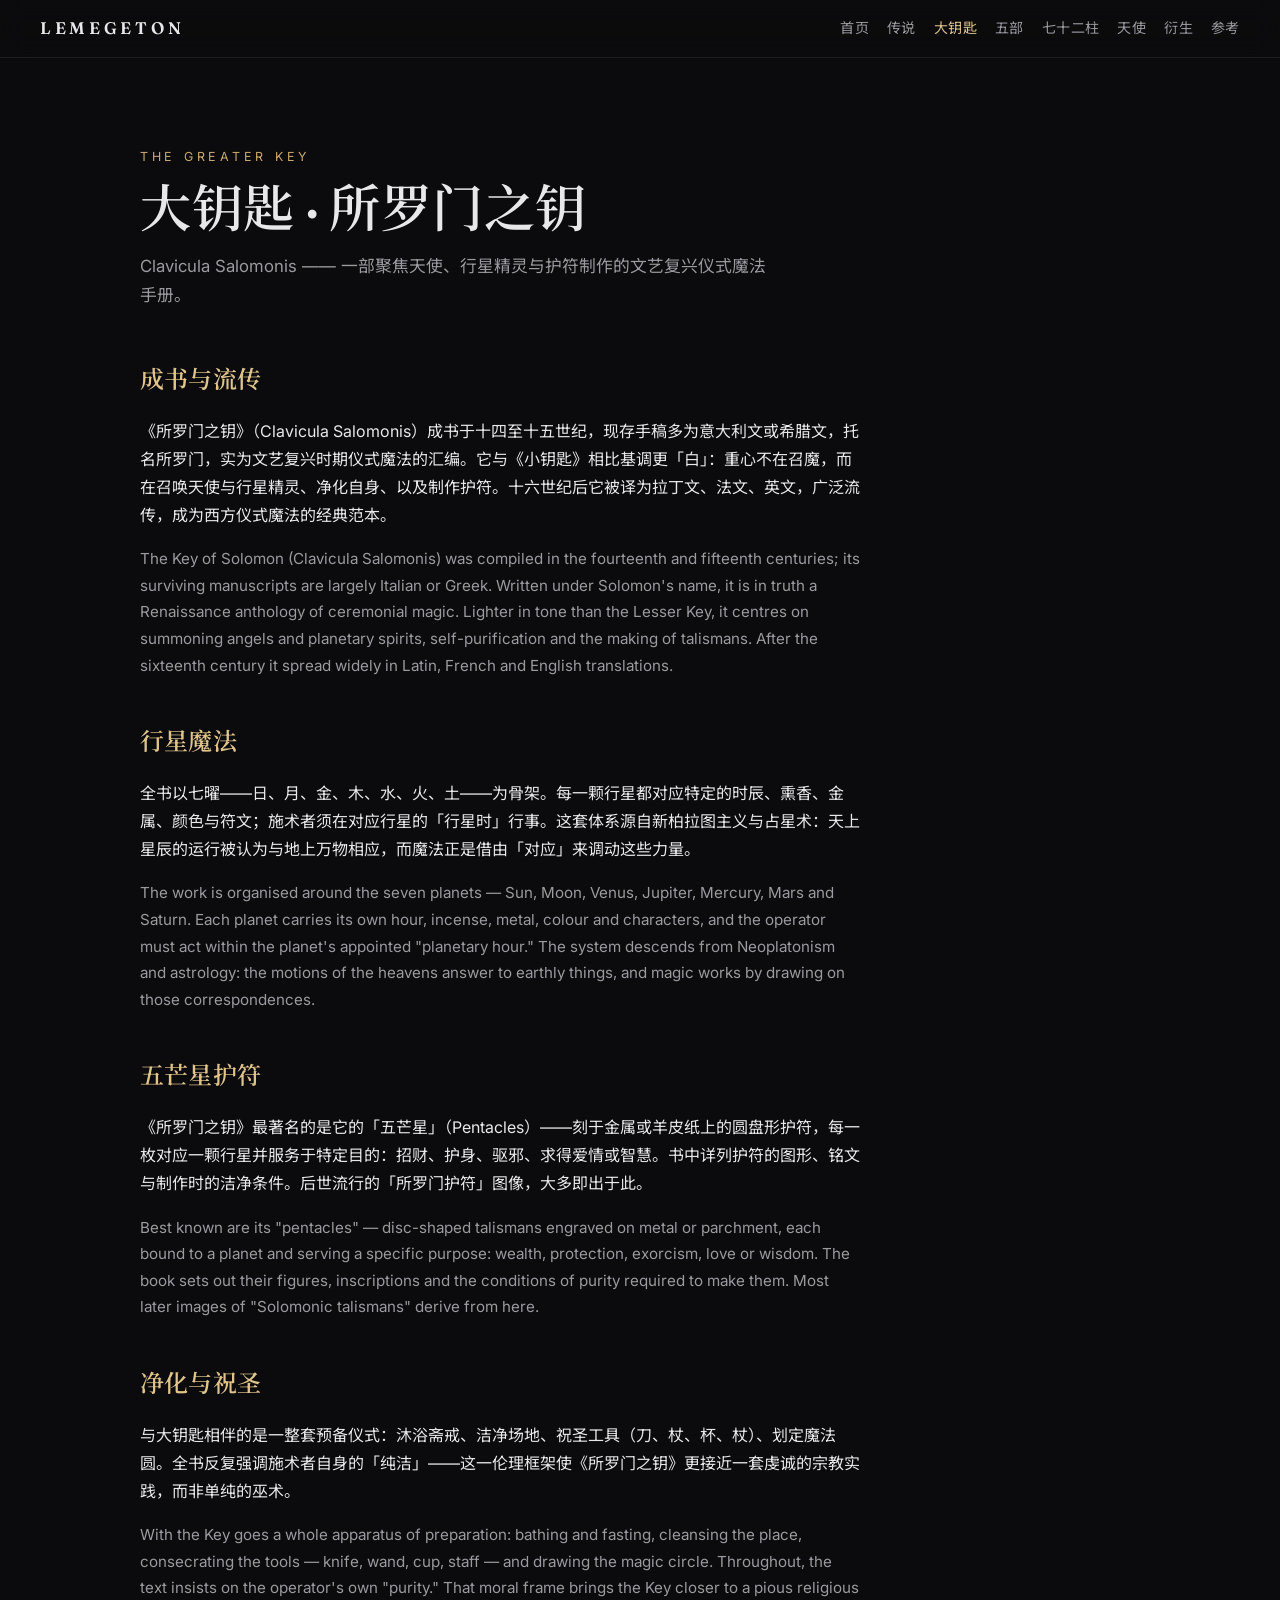
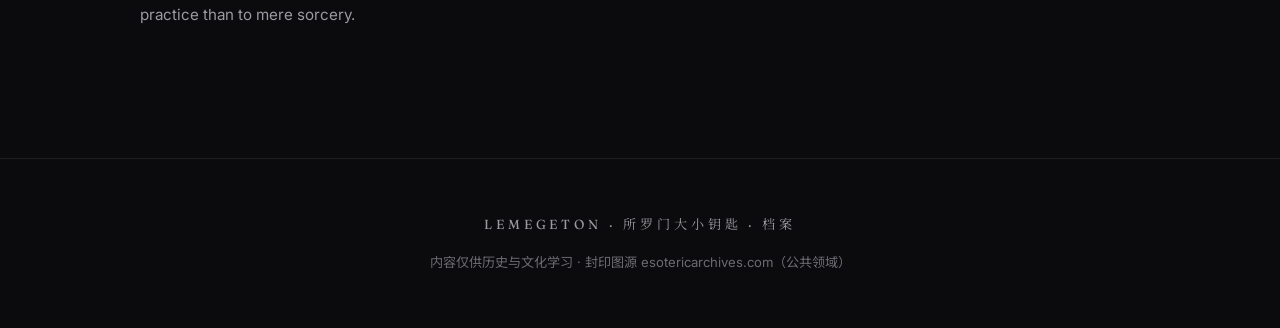
==== clavicula.html @ 2435289f "feat: multi-page minimal-dark redesign with real sigils and angel table - 8-page structure (landing " ====
<!DOCTYPE html>
<html lang="zh-CN">
<head>
  <meta charset="UTF-8">
  <meta name="viewport" content="width=device-width, initial-scale=1.0">
  <title>大钥匙 · 所罗门之钥 — LEMEGETON</title>
  <meta name="description" content="《所罗门之钥》Clavicula Salomonis：成书与流传、行星魔法、五芒星护符、净化与祝圣。">
  <link rel="preconnect" href="https://fonts.googleapis.com">
  <link rel="preconnect" href="https://fonts.gstatic.com" crossorigin>
  <link href="https://fonts.googleapis.com/css2?family=Inter:wght@400;500;600&family=Fraunces:opsz,wght@9..144,400;9..144,600&family=Noto+Sans+SC:wght@400;500&family=Noto+Serif+SC:wght@400;600&display=swap" rel="stylesheet">
  <link rel="stylesheet" href="css/style.css">
</head>
<body>
  <div id="site-nav"></div>

  <main class="page">
    <header class="page-head">
      <p class="page-kicker">The Greater Key</p>
      <h1 class="page-title">大钥匙 · 所罗门之钥</h1>
      <p class="page-subtitle">Clavicula Salomonis —— 一部聚焦天使、行星精灵与护符制作的文艺复兴仪式魔法手册。</p>
    </header>

    <div class="prose">
      <h2>成书与流传</h2>
      <p class="zh">《所罗门之钥》（Clavicula Salomonis）成书于十四至十五世纪，现存手稿多为意大利文或希腊文，托名所罗门，实为文艺复兴时期仪式魔法的汇编。它与《小钥匙》相比基调更「白」：重心不在召魔，而在召唤天使与行星精灵、净化自身、以及制作护符。十六世纪后它被译为拉丁文、法文、英文，广泛流传，成为西方仪式魔法的经典范本。</p>
      <p class="en">The Key of Solomon (Clavicula Salomonis) was compiled in the fourteenth and fifteenth centuries; its surviving manuscripts are largely Italian or Greek. Written under Solomon's name, it is in truth a Renaissance anthology of ceremonial magic. Lighter in tone than the Lesser Key, it centres on summoning angels and planetary spirits, self-purification and the making of talismans. After the sixteenth century it spread widely in Latin, French and English translations.</p>

      <h2>行星魔法</h2>
      <p class="zh">全书以七曜——日、月、金、木、水、火、土——为骨架。每一颗行星都对应特定的时辰、熏香、金属、颜色与符文；施术者须在对应行星的「行星时」行事。这套体系源自新柏拉图主义与占星术：天上星辰的运行被认为与地上万物相应，而魔法正是借由「对应」来调动这些力量。</p>
      <p class="en">The work is organised around the seven planets — Sun, Moon, Venus, Jupiter, Mercury, Mars and Saturn. Each planet carries its own hour, incense, metal, colour and characters, and the operator must act within the planet's appointed "planetary hour." The system descends from Neoplatonism and astrology: the motions of the heavens answer to earthly things, and magic works by drawing on those correspondences.</p>

      <h2>五芒星护符</h2>
      <p class="zh">《所罗门之钥》最著名的是它的「五芒星」（Pentacles）——刻于金属或羊皮纸上的圆盘形护符，每一枚对应一颗行星并服务于特定目的：招财、护身、驱邪、求得爱情或智慧。书中详列护符的图形、铭文与制作时的洁净条件。后世流行的「所罗门护符」图像，大多即出于此。</p>
      <p class="en">Best known are its "pentacles" — disc-shaped talismans engraved on metal or parchment, each bound to a planet and serving a specific purpose: wealth, protection, exorcism, love or wisdom. The book sets out their figures, inscriptions and the conditions of purity required to make them. Most later images of "Solomonic talismans" derive from here.</p>

      <h2>净化与祝圣</h2>
      <p class="zh">与大钥匙相伴的是一整套预备仪式：沐浴斋戒、洁净场地、祝圣工具（刀、杖、杯、杖）、划定魔法圆。全书反复强调施术者自身的「纯洁」——这一伦理框架使《所罗门之钥》更接近一套虔诚的宗教实践，而非单纯的巫术。</p>
      <p class="en">With the Key goes a whole apparatus of preparation: bathing and fasting, cleansing the place, consecrating the tools — knife, wand, cup, staff — and drawing the magic circle. Throughout, the text insists on the operator's own "purity." That moral frame brings the Key closer to a pious religious practice than to mere sorcery.</p>
    </div>
  </main>

  <div id="site-footer"></div>
  <script src="js/data.js"></script>
  <script src="js/main.js"></script>
</body>
</html>
---- css/style.css ----
/* LEMEGETON — 极简暗黑 */

:root {
  --bg: #0b0b0d;
  --bg-2: #131316;
  --bg-3: #1a1a1f;
  --text: #e8e8ea;
  --text-dim: #9a9aa0;
  --text-faint: #6b6b72;
  --accent: #c9a86a;
  --accent-strong: #e0c48a;
  --accent-dim: rgba(201, 168, 106, 0.13);
  --border: rgba(255, 255, 255, 0.08);
  --border-strong: rgba(201, 168, 106, 0.35);
  --sans: "Inter", "Noto Sans SC", system-ui, -apple-system, "Segoe UI", sans-serif;
  --serif: "Fraunces", "Noto Serif SC", Georgia, "Songti SC", serif;
  --maxw: 1080px;
}

* { box-sizing: border-box; }

html { scroll-behavior: smooth; }

body {
  margin: 0;
  background: var(--bg);
  color: var(--text);
  font-family: var(--sans);
  font-size: 16px;
  line-height: 1.75;
  -webkit-font-smoothing: antialiased;
  text-rendering: optimizeLegibility;
}

::selection { background: var(--accent-dim); color: var(--accent-strong); }

a { color: var(--accent); text-decoration: none; }
a:hover { color: var(--accent-strong); }

/* ── 导航 ─────────────────────────────────── */
.site-nav {
  position: sticky;
  top: 0;
  z-index: 100;
  display: flex;
  align-items: center;
  justify-content: space-between;
  gap: 1.5rem;
  padding: .8rem clamp(1.2rem, 4vw, 2.5rem);
  background: rgba(11, 11, 13, .82);
  backdrop-filter: blur(12px);
  border-bottom: 1px solid var(--border);
}
.brand {
  font-family: var(--serif);
  font-weight: 600;
  font-size: 1.05rem;
  letter-spacing: .22em;
  color: var(--text);
}
.brand:hover { color: var(--accent-strong); }
.nav-links { display: flex; gap: 1.1rem; flex-wrap: wrap; justify-content: flex-end; }
.nav-links a {
  color: var(--text-dim);
  font-size: .88rem;
  letter-spacing: .04em;
  padding: .2rem 0;
  transition: color .2s;
}
.nav-links a:hover { color: var(--text); }
.nav-links a.active { color: var(--accent-strong); }

/* ── 页面骨架 ─────────────────────────────── */
.page {
  max-width: var(--maxw);
  margin: 0 auto;
  padding: clamp(3rem, 7vw, 5.5rem) clamp(1.2rem, 4vw, 2.5rem) 4rem;
}
.page-head { margin-bottom: 3rem; }
.page-kicker {
  font-size: .78rem;
  letter-spacing: .3em;
  text-transform: uppercase;
  color: var(--accent);
  margin: 0 0 .8rem;
}
.page-title {
  font-family: var(--serif);
  font-weight: 600;
  font-size: clamp(2rem, 5vw, 3.2rem);
  line-height: 1.15;
  letter-spacing: .01em;
  margin: 0 0 .8rem;
}
.page-subtitle {
  font-size: 1.05rem;
  color: var(--text-dim);
  margin: 0;
  max-width: 640px;
}

/* ── 正文 ─────────────────────────────────── */
.prose { max-width: 720px; }
.prose h2 {
  font-family: var(--serif);
  font-weight: 600;
  font-size: 1.5rem;
  margin: 2.6rem 0 1rem;
  color: var(--accent-strong);
  letter-spacing: .01em;
}
.prose h3 {
  font-family: var(--serif);
  font-weight: 600;
  font-size: 1.2rem;
  margin: 2rem 0 .7rem;
}
.prose p { margin: 0 0 1.1rem; }
.prose .en { color: var(--text-dim); font-size: .95rem; }
.prose .zh { color: var(--text); }
.prose blockquote {
  margin: 1.6rem 0;
  padding: .6rem 1.4rem;
  border-left: 2px solid var(--border-strong);
  color: var(--text-dim);
  font-style: italic;
}
.prose ul { padding-left: 1.3rem; }
.prose li { margin-bottom: .5rem; }
.prose .lead { font-size: 1.12rem; color: var(--text); }

/* ── 落地页 Hero ──────────────────────────── */
.hero {
  text-align: center;
  padding: clamp(4rem, 10vw, 8rem) 1.5rem 4rem;
}
.hero-kicker {
  font-size: .8rem;
  letter-spacing: .4em;
  text-transform: uppercase;
  color: var(--accent);
  margin: 0 0 1.2rem;
}
.hero-title {
  font-family: var(--serif);
  font-weight: 600;
  font-size: clamp(2.8rem, 10vw, 6rem);
  letter-spacing: .06em;
  line-height: 1.05;
  margin: 0 0 1rem;
}
.hero-sub {
  font-size: clamp(1.05rem, 2.5vw, 1.35rem);
  color: var(--text-dim);
  max-width: 620px;
  margin: 0 auto 3rem;
}

/* ── 入口卡 ───────────────────────────────── */
.entry-grid {
  display: grid;
  grid-template-columns: repeat(auto-fill, minmax(260px, 1fr));
  gap: 1rem;
  max-width: var(--maxw);
  margin: 0 auto;
  padding: 0 clamp(1.2rem, 4vw, 2.5rem) 4rem;
}
.entry-card {
  display: block;
  padding: 1.6rem 1.5rem;
  background: var(--bg-2);
  border: 1px solid var(--border);
  border-radius: 10px;
  transition: border-color .2s, transform .2s, background .2s;
}
.entry-card:hover {
  border-color: var(--border-strong);
  background: var(--bg-3);
  transform: translateY(-3px);
}
.entry-card .entry-title {
  font-family: var(--serif);
  font-weight: 600;
  font-size: 1.2rem;
  color: var(--text);
  margin: 0 0 .5rem;
}
.entry-card .entry-en {
  font-size: .78rem;
  letter-spacing: .08em;
  color: var(--text-faint);
  text-transform: uppercase;
  margin: 0 0 .8rem;
}
.entry-card .entry-desc { font-size: .92rem; color: var(--text-dim); margin: 0; }

/* ── 图鉴控件 ─────────────────────────────── */
.controls {
  display: flex;
  flex-wrap: wrap;
  gap: .8rem;
  align-items: center;
  margin: 2.2rem 0 1rem;
}
.rank-filters { display: flex; flex-wrap: wrap; gap: .45rem; }
.rank-filter {
  font-family: var(--sans);
  font-size: .85rem;
  color: var(--text-dim);
  background: var(--bg-2);
  border: 1px solid var(--border);
  border-radius: 999px;
  padding: .35rem .85rem;
  cursor: pointer;
  transition: all .2s;
}
.rank-filter:hover { color: var(--text); border-color: var(--border-strong); }
.rank-filter.active {
  color: #0b0b0d;
  background: var(--accent);
  border-color: var(--accent);
}
.demon-search {
  font-family: var(--sans);
  font-size: .9rem;
  color: var(--text);
  background: var(--bg-2);
  border: 1px solid var(--border);
  border-radius: 999px;
  padding: .45rem 1.1rem;
  min-width: 220px;
}
.demon-search::placeholder { color: var(--text-faint); }
.demon-search:focus { outline: none; border-color: var(--border-strong); }
.note { font-size: .82rem; color: var(--text-faint); margin: .5rem 0 2rem; }

/* ── 图鉴网格 ─────────────────────────────── */
.demon-grid {
  display: grid;
  grid-template-columns: repeat(auto-fill, minmax(180px, 1fr));
  gap: .9rem;
}
.demon-card {
  position: relative;
  text-align: center;
  padding: 1.3rem .8rem 1.1rem;
  background: var(--bg-2);
  border: 1px solid var(--border);
  border-radius: 10px;
  cursor: pointer;
  transition: border-color .2s, transform .2s, background .2s;
}
.demon-card:hover {
  border-color: var(--border-strong);
  background: var(--bg-3);
  transform: translateY(-3px);
}
.demon-no {
  position: absolute;
  top: .6rem; left: .8rem;
  font-size: .7rem;
  color: var(--text-faint);
  letter-spacing: .08em;
}
.sigil {
  width: 96px;
  height: 96px;
  object-fit: contain;
  filter: invert(1);
  opacity: .92;
  margin: .4rem auto .7rem;
  display: block;
}
.rank-badge {
  display: inline-block;
  font-size: .7rem;
  letter-spacing: .1em;
  text-transform: uppercase;
  color: var(--accent);
  border: 1px solid var(--border);
  border-radius: 999px;
  padding: .1rem .55rem;
  margin-bottom: .5rem;
}
.demon-name {
  font-family: var(--serif);
  font-weight: 600;
  font-size: 1.02rem;
  color: var(--text);
  margin: 0;
}
.demon-zh { font-size: .82rem; color: var(--text-dim); margin: .15rem 0 0; letter-spacing: .06em; }

/* ── 弹窗 ─────────────────────────────────── */
.modal {
  position: fixed;
  inset: 0;
  z-index: 200;
  display: flex;
  align-items: center;
  justify-content: center;
  padding: 1.5rem;
}
.modal[hidden] { display: none; }
.modal-backdrop {
  position: absolute;
  inset: 0;
  background: rgba(5, 5, 6, .78);
  backdrop-filter: blur(5px);
}
.modal-panel {
  position: relative;
  max-width: 600px;
  width: 100%;
  max-height: 88vh;
  overflow-y: auto;
  background: var(--bg-3);
  border: 1px solid var(--border-strong);
  border-radius: 14px;
  padding: 2.2rem 2rem;
}
.modal-close {
  position: absolute;
  top: .9rem; right: 1rem;
  font-size: 1.3rem;
  line-height: 1;
  color: var(--text-dim);
  background: none;
  border: none;
  cursor: pointer;
}
.modal-close:hover { color: var(--text); }
.modal-head { text-align: center; margin-bottom: 1.4rem; }
.modal-sigil { width: 130px; height: 130px; object-fit: contain; filter: invert(1); margin: 0 auto 1rem; }
.modal-name {
  font-family: var(--serif);
  font-weight: 600;
  font-size: 1.8rem;
  color: var(--text);
  margin: 0 0 .2rem;
}
.modal-zh { color: var(--accent-strong); letter-spacing: .12em; margin: 0 0 .7rem; }
.modal-alt { color: var(--text-faint); font-size: .82rem; letter-spacing: .04em; margin: .2rem 0 0; }
.modal-rank { margin: 0 0 1.1rem; }
.modal-rank .rank-badge { margin: 0 .25rem; }
.modal-powers {
  color: var(--accent-strong);
  text-align: center;
  border-top: 1px solid var(--border);
  border-bottom: 1px solid var(--border);
  padding: .8rem 0;
  margin: 0 0 1.2rem;
  font-size: .98rem;
}
.modal-powers .en { display: block; color: var(--text-dim); font-size: .88rem; margin-top: .25rem; }
.modal-desc .zh { margin: 0 0 .8rem; }
.modal-desc .en { color: var(--text-dim); font-size: .92rem; margin: 0; }

/* ── 天使对照表 ───────────────────────────── */
.angel-table-wrap { overflow-x: auto; margin: 2rem 0; }
.angel-table {
  width: 100%;
  border-collapse: collapse;
  font-size: .9rem;
}
.angel-table th, .angel-table td {
  text-align: left;
  padding: .6rem .8rem;
  border-bottom: 1px solid var(--border);
}
.angel-table thead th {
  font-size: .72rem;
  letter-spacing: .12em;
  text-transform: uppercase;
  color: var(--text-faint);
  position: sticky;
  top: 0;
  background: var(--bg);
}
.angel-table tbody tr:hover { background: var(--bg-2); }
.angel-table .ang-no { color: var(--text-faint); width: 3rem; }
.angel-table .ang-name { font-family: var(--serif); font-weight: 600; white-space: nowrap; }
.angel-table .ang-zh { color: var(--accent-strong); white-space: nowrap; }
.angel-table .ang-attr { color: var(--text-dim); }
.angel-table .ang-degree { color: var(--text-dim); white-space: nowrap; }
.angel-table .ang-demon { color: var(--text-faint); font-size: .82rem; }

/* ── 来源列表 ─────────────────────────────── */
.sources { list-style: none; padding: 0; margin: 1.5rem 0; }
.sources li {
  padding: .6rem 0;
  border-bottom: 1px solid var(--border);
  color: var(--text-dim);
  font-size: .92rem;
}
.sources li strong { color: var(--text); font-weight: 600; }

/* ── 页脚 ─────────────────────────────────── */
.site-footer {
  margin-top: 3rem;
  padding: 2.5rem clamp(1.2rem, 4vw, 2.5rem);
  border-top: 1px solid var(--border);
  text-align: center;
  color: var(--text-faint);
  font-size: .82rem;
  line-height: 1.9;
}
.site-footer .foot-brand {
  font-family: var(--serif);
  letter-spacing: .3em;
  color: var(--text-dim);
}

/* ── 响应式 ───────────────────────────────── */
@media (max-width: 640px) {
  .site-nav { flex-direction: column; gap: .6rem; padding: .7rem 1rem; }
  .nav-links { justify-content: center; gap: .8rem; }
  .demon-grid { grid-template-columns: repeat(2, 1fr); gap: .6rem; }
  .demon-card { padding: 1rem .5rem .8rem; }
  .sigil { width: 72px; height: 72px; }
  .modal-panel { padding: 1.6rem 1.2rem; }
  .angel-table th, .angel-table td { padding: .5rem .5rem; font-size: .82rem; }
}
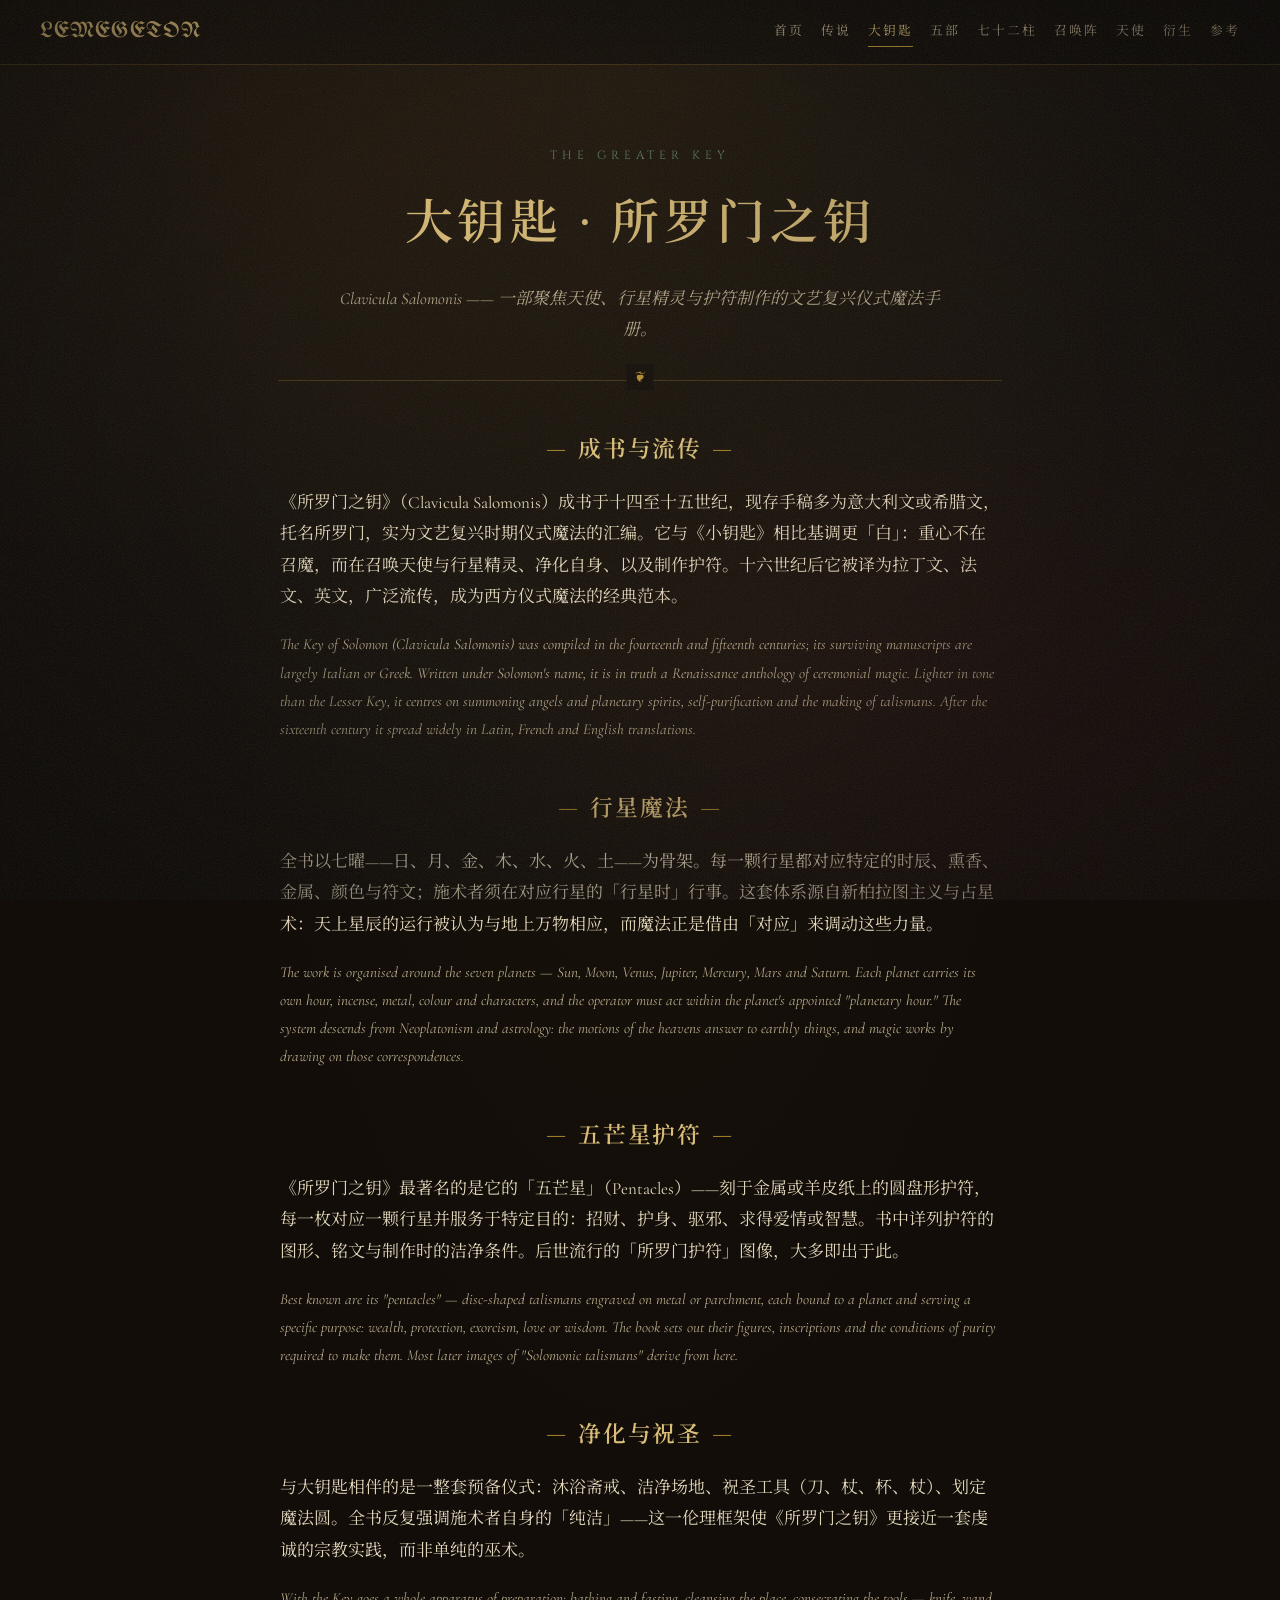
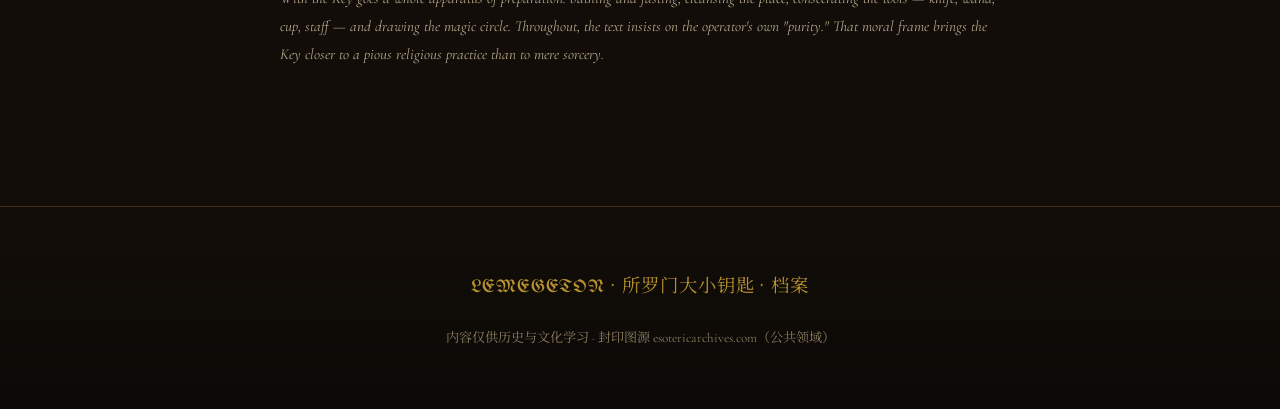
==== commit 2f51bb96: "feat: redesign as medieval grimoire manuscript aesthetic - aged parchment/leather palette (dark gold" ====
--- a/clavicula.html
+++ b/clavicula.html
@@ -7,7 +7,7 @@
   <meta name="description" content="《所罗门之钥》Clavicula Salomonis：成书与流传、行星魔法、五芒星护符、净化与祝圣。">
   <link rel="preconnect" href="https://fonts.googleapis.com">
   <link rel="preconnect" href="https://fonts.gstatic.com" crossorigin>
-  <link href="https://fonts.googleapis.com/css2?family=Inter:wght@400;500;600&family=Fraunces:opsz,wght@9..144,400;9..144,600&family=Noto+Sans+SC:wght@400;500&family=Noto+Serif+SC:wght@400;600&display=swap" rel="stylesheet">
+  <link href="https://fonts.googleapis.com/css2?family=Cinzel:wght@400;600;700&family=Cormorant+Garamond:ital,wght@0,400;0,600;1,400&family=UnifrakturMaguntia&family=Noto+Serif+SC:wght@400;600;700&display=swap" rel="stylesheet">
   <link rel="stylesheet" href="css/style.css">
 </head>
 <body>
--- a/css/style.css
+++ b/css/style.css
@@ -1,20 +1,25 @@
-/* LEMEGETON — 极简暗黑 */
+/* LEMEGETON — 中世纪恶魔学手抄本
+ * 一本被封锁在教会地窖中的魔法手抄本。 */
 
 :root {
-  --bg: #0b0b0d;
-  --bg-2: #131316;
-  --bg-3: #1a1a1f;
-  --text: #e8e8ea;
-  --text-dim: #9a9aa0;
-  --text-faint: #6b6b72;
-  --accent: #c9a86a;
-  --accent-strong: #e0c48a;
-  --accent-dim: rgba(201, 168, 106, 0.13);
-  --border: rgba(255, 255, 255, 0.08);
-  --border-strong: rgba(201, 168, 106, 0.35);
-  --sans: "Inter", "Noto Sans SC", system-ui, -apple-system, "Segoe UI", sans-serif;
-  --serif: "Fraunces", "Noto Serif SC", Georgia, "Songti SC", serif;
-  --maxw: 1080px;
+  --bg: #120d09;
+  --parchment: #1a130c;
+  --parchment-2: #211810;
+  --parchment-3: #291e13;
+  --leather: #0c0906;
+  --bone: #e2d7bb;
+  --bone-dim: #b6a88a;
+  --bone-faint: #8a7c5e;
+  --gold: #b8912f;
+  --gold-bright: #d9bd78;
+  --verdigris: #5e8270;
+  --crimson: #6e1d1d;
+  --blood: #9e1a1a;
+  --line: rgba(184, 145, 47, .28);
+  --line-faint: rgba(184, 145, 47, .16);
+  --blackletter: "UnifrakturMaguntia", "Noto Serif SC", serif;
+  --display: "Cinzel", "Noto Serif SC", serif;
+  --serif: "Cormorant Garamond", "Noto Serif SC", serif;
 }
 
 * { box-sizing: border-box; }
@@ -23,21 +28,49 @@
 
 body {
   margin: 0;
-  background: var(--bg);
-  color: var(--text);
-  font-family: var(--sans);
-  font-size: 16px;
-  line-height: 1.75;
+  background:
+    radial-gradient(ellipse at 50% -8%, rgba(184, 145, 47, .06), transparent 55%),
+    var(--bg);
+  color: var(--bone);
+  font-family: var(--serif);
+  font-size: 17px;
+  line-height: 1.85;
   -webkit-font-smoothing: antialiased;
-  text-rendering: optimizeLegibility;
-}
-
-::selection { background: var(--accent-dim); color: var(--accent-strong); }
-
-a { color: var(--accent); text-decoration: none; }
-a:hover { color: var(--accent-strong); }
-
-/* ── 导航 ─────────────────────────────────── */
+  overflow-x: hidden;
+}
+
+/* 羊皮纸噪点 + 划痕 + 霉斑 */
+body::before {
+  content: "";
+  position: fixed;
+  inset: 0;
+  z-index: 9999;
+  pointer-events: none;
+  opacity: .10;
+  background-image:
+    url("data:image/svg+xml,%3Csvg xmlns='http://www.w3.org/2000/svg' width='180' height='180'%3E%3Cfilter id='n'%3E%3CfeTurbulence type='fractalNoise' baseFrequency='0.85' numOctaves='3' stitchTiles='stitch'/%3E%3C/filter%3E%3Crect width='100%25' height='100%25' filter='url(%23n)'/%3E%3C/svg%3E");
+}
+
+/* 烛光暗角 + 焦痕 + 暖色辉光 */
+body::after {
+  content: "";
+  position: fixed;
+  inset: 0;
+  z-index: 9998;
+  pointer-events: none;
+  background:
+    radial-gradient(ellipse at 50% 42%, transparent 40%, rgba(6, 4, 2, .62) 100%),
+    radial-gradient(ellipse at 18% 12%, rgba(120, 78, 26, .10), transparent 42%),
+    radial-gradient(ellipse at 84% 86%, rgba(110, 29, 29, .10), transparent 40%),
+    radial-gradient(ellipse at 70% 18%, rgba(30, 22, 12, .18), transparent 34%);
+}
+
+::selection { background: rgba(184, 145, 47, .32); color: var(--bone); }
+
+a { color: var(--gold-bright); text-decoration: none; }
+a:hover { color: var(--bone); }
+
+/* ── 顶部导航（旧皮革） ─────────────────────── */
 .site-nav {
   position: sticky;
   top: 0;
@@ -46,250 +79,388 @@
   align-items: center;
   justify-content: space-between;
   gap: 1.5rem;
-  padding: .8rem clamp(1.2rem, 4vw, 2.5rem);
-  background: rgba(11, 11, 13, .82);
-  backdrop-filter: blur(12px);
-  border-bottom: 1px solid var(--border);
+  padding: .7rem clamp(1.2rem, 4vw, 2.5rem);
+  background: linear-gradient(rgba(12, 9, 6, .94), rgba(12, 9, 6, .82));
+  border-bottom: 1px solid var(--line);
+  backdrop-filter: blur(8px);
 }
 .brand {
-  font-family: var(--serif);
-  font-weight: 600;
-  font-size: 1.05rem;
-  letter-spacing: .22em;
-  color: var(--text);
-}
-.brand:hover { color: var(--accent-strong); }
+  font-family: var(--blackletter);
+  font-size: 1.4rem;
+  color: var(--gold-bright);
+  letter-spacing: .05em;
+}
+.brand:hover { color: var(--bone); }
 .nav-links { display: flex; gap: 1.1rem; flex-wrap: wrap; justify-content: flex-end; }
 .nav-links a {
-  color: var(--text-dim);
-  font-size: .88rem;
-  letter-spacing: .04em;
+  font-family: var(--display);
+  font-size: .8rem;
+  letter-spacing: .14em;
+  text-transform: uppercase;
+  color: var(--bone-dim);
   padding: .2rem 0;
   transition: color .2s;
 }
-.nav-links a:hover { color: var(--text); }
-.nav-links a.active { color: var(--accent-strong); }
-
-/* ── 页面骨架 ─────────────────────────────── */
+.nav-links a:hover { color: var(--gold-bright); }
+.nav-links a.active { color: var(--gold-bright); border-bottom: 1px solid var(--gold); }
+
+/* ── Hero（扉页） ──────────────────────────── */
+.hero {
+  min-height: 92vh;
+  display: flex;
+  flex-direction: column;
+  align-items: center;
+  justify-content: center;
+  text-align: center;
+  padding: 6rem 1.5rem 5rem;
+  position: relative;
+}
+.hero-seal {
+  width: clamp(120px, 22vw, 190px);
+  color: var(--gold);
+  opacity: .85;
+  margin-bottom: 1.8rem;
+  filter: drop-shadow(0 0 22px rgba(184, 145, 47, .22));
+}
+.hero-seal svg { width: 100%; height: 100%; display: block; }
+.hero-kicker {
+  font-family: var(--display);
+  font-size: .8rem;
+  letter-spacing: .42em;
+  text-transform: uppercase;
+  color: var(--verdigris);
+  margin: 0 0 1.1rem;
+}
+.hero-title {
+  font-family: var(--blackletter);
+  font-weight: 400;
+  font-size: clamp(3rem, 11vw, 6.4rem);
+  line-height: 1.05;
+  color: var(--gold-bright);
+  margin: 0 0 1rem;
+  text-shadow: 0 0 46px rgba(217, 189, 120, .16);
+}
+.hero-sub {
+  font-family: var(--serif);
+  font-size: clamp(1.05rem, 2.4vw, 1.35rem);
+  letter-spacing: .18em;
+  color: var(--bone-dim);
+  max-width: 640px;
+  margin: 0 auto 2.6rem;
+}
+.hero-sub::before, .hero-sub::after {
+  content: "❦";
+  color: var(--gold);
+  margin: 0 .8rem;
+  font-size: .8em;
+}
+.scroll-hint {
+  position: absolute;
+  bottom: 2.1rem;
+  left: 0; right: 0;
+  font-family: var(--display);
+  font-size: .74rem;
+  letter-spacing: .3em;
+  text-transform: uppercase;
+  color: var(--bone-faint);
+  animation: bob 2.6s ease-in-out infinite;
+}
+@keyframes bob { 0%, 100% { transform: translateY(0); } 50% { transform: translateY(7px); } }
+
+/* ── 卷轴首页区块 ──────────────────────────── */
+.scroll-section {
+  padding: clamp(3.5rem, 8vw, 5.5rem) 1.5rem;
+  border-top: 1px solid var(--line-faint);
+  text-align: center;
+}
+.scroll-section:nth-of-type(even) { background: rgba(255, 255, 255, .012); }
+.scroll-inner { max-width: 760px; margin: 0 auto; }
+.scroll-num {
+  font-family: var(--display);
+  font-size: .82rem;
+  letter-spacing: .36em;
+  color: var(--verdigris);
+  text-transform: uppercase;
+  margin: 0 0 .8rem;
+}
+.scroll-title {
+  font-family: var(--display);
+  font-weight: 600;
+  font-size: clamp(1.6rem, 4vw, 2.3rem);
+  letter-spacing: .1em;
+  color: var(--gold-bright);
+  margin: 0 0 .5rem;
+}
+.scroll-sub {
+  font-family: var(--serif);
+  font-style: italic;
+  color: var(--bone-faint);
+  margin: 0 0 1.4rem;
+}
+.scroll-desc { margin: 0; }
+.scroll-desc .zh { color: var(--bone); margin: 0 0 .5rem; }
+.scroll-desc .en { color: var(--bone-dim); font-size: .95rem; font-style: italic; margin: 0; }
+.scroll-link {
+  display: inline-block;
+  margin-top: 1.6rem;
+  font-family: var(--display);
+  font-size: .82rem;
+  letter-spacing: .2em;
+  text-transform: uppercase;
+  color: var(--gold);
+  border: 1px solid var(--line);
+  padding: .5rem 1.4rem;
+  transition: all .25s;
+}
+.scroll-link:hover { color: var(--bone); border-color: var(--gold); background: rgba(184, 145, 47, .08); }
+
+/* ── 内容页骨架（古籍框线） ─────────────────── */
 .page {
-  max-width: var(--maxw);
+  max-width: 820px;
   margin: 0 auto;
-  padding: clamp(3rem, 7vw, 5.5rem) clamp(1.2rem, 4vw, 2.5rem) 4rem;
-}
-.page-head { margin-bottom: 3rem; }
+  padding: clamp(3rem, 7vw, 5rem) clamp(1.3rem, 5vw, 3rem) 4.5rem;
+}
+.page-head {
+  text-align: center;
+  margin-bottom: 3rem;
+  padding-bottom: 2.2rem;
+  border-bottom: 1px solid var(--line);
+  position: relative;
+}
+.page-head::after {
+  content: "❦";
+  position: absolute;
+  bottom: -0.72em;
+  left: 50%;
+  transform: translateX(-50%);
+  background: var(--bg);
+  padding: 0 .6em;
+  color: var(--gold);
+  font-size: .9rem;
+}
 .page-kicker {
-  font-size: .78rem;
-  letter-spacing: .3em;
-  text-transform: uppercase;
-  color: var(--accent);
+  font-family: var(--display);
+  font-size: .74rem;
+  letter-spacing: .42em;
+  text-transform: uppercase;
+  color: var(--verdigris);
+  margin: 0 0 .9rem;
+}
+.page-title {
+  font-family: var(--display);
+  font-weight: 600;
+  font-size: clamp(2rem, 5vw, 3rem);
+  letter-spacing: .1em;
+  color: var(--gold-bright);
   margin: 0 0 .8rem;
 }
-.page-title {
-  font-family: var(--serif);
-  font-weight: 600;
-  font-size: clamp(2rem, 5vw, 3.2rem);
-  line-height: 1.15;
-  letter-spacing: .01em;
-  margin: 0 0 .8rem;
-}
 .page-subtitle {
+  font-family: var(--serif);
+  font-style: italic;
   font-size: 1.05rem;
-  color: var(--text-dim);
-  margin: 0;
-  max-width: 640px;
+  color: var(--bone-dim);
+  margin: 0 auto;
+  max-width: 600px;
 }
 
 /* ── 正文 ─────────────────────────────────── */
-.prose { max-width: 720px; }
+.prose { max-width: 720px; margin: 0 auto; }
 .prose h2 {
-  font-family: var(--serif);
-  font-weight: 600;
-  font-size: 1.5rem;
-  margin: 2.6rem 0 1rem;
-  color: var(--accent-strong);
-  letter-spacing: .01em;
-}
-.prose h3 {
-  font-family: var(--serif);
-  font-weight: 600;
-  font-size: 1.2rem;
-  margin: 2rem 0 .7rem;
+  font-family: var(--display);
+  font-weight: 600;
+  font-size: 1.42rem;
+  letter-spacing: .08em;
+  color: var(--gold-bright);
+  margin: 2.8rem 0 1rem;
+  text-align: center;
+}
+.prose h2::before, .prose h2::after {
+  content: "—";
+  color: var(--gold);
+  margin: 0 .7rem;
+  font-weight: 400;
 }
 .prose p { margin: 0 0 1.1rem; }
-.prose .en { color: var(--text-dim); font-size: .95rem; }
-.prose .zh { color: var(--text); }
+.prose .en { color: var(--bone-dim); font-size: .95rem; font-style: italic; }
 .prose blockquote {
   margin: 1.6rem 0;
-  padding: .6rem 1.4rem;
-  border-left: 2px solid var(--border-strong);
-  color: var(--text-dim);
+  padding: .6rem 1.5rem;
+  border-left: 2px solid var(--gold);
+  color: var(--bone-dim);
   font-style: italic;
 }
-.prose ul { padding-left: 1.3rem; }
+.prose ul { padding-left: 1.4rem; }
 .prose li { margin-bottom: .5rem; }
-.prose .lead { font-size: 1.12rem; color: var(--text); }
-
-/* ── 落地页 Hero ──────────────────────────── */
-.hero {
-  text-align: center;
-  padding: clamp(4rem, 10vw, 8rem) 1.5rem 4rem;
-}
-.hero-kicker {
-  font-size: .8rem;
-  letter-spacing: .4em;
-  text-transform: uppercase;
-  color: var(--accent);
-  margin: 0 0 1.2rem;
-}
-.hero-title {
-  font-family: var(--serif);
-  font-weight: 600;
-  font-size: clamp(2.8rem, 10vw, 6rem);
-  letter-spacing: .06em;
-  line-height: 1.05;
-  margin: 0 0 1rem;
-}
-.hero-sub {
-  font-size: clamp(1.05rem, 2.5vw, 1.35rem);
-  color: var(--text-dim);
-  max-width: 620px;
-  margin: 0 auto 3rem;
-}
 
 /* ── 入口卡 ───────────────────────────────── */
 .entry-grid {
   display: grid;
   grid-template-columns: repeat(auto-fill, minmax(260px, 1fr));
-  gap: 1rem;
-  max-width: var(--maxw);
+  gap: 1.2rem;
+  max-width: 900px;
   margin: 0 auto;
-  padding: 0 clamp(1.2rem, 4vw, 2.5rem) 4rem;
+  padding: 0 clamp(1.2rem, 4vw, 2.5rem) 4.5rem;
 }
 .entry-card {
   display: block;
-  padding: 1.6rem 1.5rem;
-  background: var(--bg-2);
-  border: 1px solid var(--border);
-  border-radius: 10px;
-  transition: border-color .2s, transform .2s, background .2s;
+  padding: 1.7rem 1.5rem;
+  background: linear-gradient(var(--parchment-2), var(--parchment));
+  border: 1px solid var(--line-faint);
+  text-align: center;
+  transition: border-color .25s, transform .25s, box-shadow .25s;
 }
 .entry-card:hover {
-  border-color: var(--border-strong);
-  background: var(--bg-3);
+  border-color: var(--gold);
   transform: translateY(-3px);
+  box-shadow: 0 0 26px rgba(184, 145, 47, .12);
 }
 .entry-card .entry-title {
-  font-family: var(--serif);
-  font-weight: 600;
-  font-size: 1.2rem;
-  color: var(--text);
+  font-family: var(--display);
+  font-weight: 600;
+  font-size: 1.15rem;
+  letter-spacing: .08em;
+  color: var(--gold-bright);
   margin: 0 0 .5rem;
 }
 .entry-card .entry-en {
-  font-size: .78rem;
-  letter-spacing: .08em;
-  color: var(--text-faint);
-  text-transform: uppercase;
+  font-family: var(--serif);
+  font-style: italic;
+  font-size: .8rem;
+  color: var(--verdigris);
   margin: 0 0 .8rem;
 }
-.entry-card .entry-desc { font-size: .92rem; color: var(--text-dim); margin: 0; }
-
-/* ── 图鉴控件 ─────────────────────────────── */
+.entry-card .entry-desc { font-size: .92rem; color: var(--bone-dim); margin: 0; }
+
+/* ── 控件 ─────────────────────────────────── */
 .controls {
   display: flex;
   flex-wrap: wrap;
   gap: .8rem;
   align-items: center;
+  justify-content: center;
   margin: 2.2rem 0 1rem;
 }
-.rank-filters { display: flex; flex-wrap: wrap; gap: .45rem; }
+.rank-filters { display: flex; flex-wrap: wrap; gap: .45rem; justify-content: center; }
 .rank-filter {
-  font-family: var(--sans);
+  font-family: var(--display);
+  font-size: .78rem;
+  letter-spacing: .1em;
+  text-transform: uppercase;
+  color: var(--bone-dim);
+  background: var(--parchment-2);
+  border: 1px solid var(--line-faint);
+  padding: .4rem .9rem;
+  cursor: pointer;
+  transition: all .22s;
+}
+.rank-filter:hover { color: var(--bone); border-color: var(--gold); }
+.rank-filter.active {
+  color: var(--bg);
+  background: var(--gold);
+  border-color: var(--gold);
+}
+.demon-search {
+  font-family: var(--serif);
+  font-size: .95rem;
+  color: var(--bone);
+  background: var(--parchment-2);
+  border: 1px solid var(--line-faint);
+  padding: .42rem 1.1rem;
+  min-width: 220px;
+}
+.demon-search::placeholder { color: var(--bone-faint); }
+.demon-search:focus { outline: none; border-color: var(--gold); }
+.note {
+  text-align: center;
+  font-family: var(--serif);
+  font-style: italic;
   font-size: .85rem;
-  color: var(--text-dim);
-  background: var(--bg-2);
-  border: 1px solid var(--border);
-  border-radius: 999px;
-  padding: .35rem .85rem;
-  cursor: pointer;
-  transition: all .2s;
-}
-.rank-filter:hover { color: var(--text); border-color: var(--border-strong); }
-.rank-filter.active {
-  color: #0b0b0d;
-  background: var(--accent);
-  border-color: var(--accent);
-}
-.demon-search {
-  font-family: var(--sans);
-  font-size: .9rem;
-  color: var(--text);
-  background: var(--bg-2);
-  border: 1px solid var(--border);
-  border-radius: 999px;
-  padding: .45rem 1.1rem;
-  min-width: 220px;
-}
-.demon-search::placeholder { color: var(--text-faint); }
-.demon-search:focus { outline: none; border-color: var(--border-strong); }
-.note { font-size: .82rem; color: var(--text-faint); margin: .5rem 0 2rem; }
-
-/* ── 图鉴网格 ─────────────────────────────── */
-.demon-grid {
+  color: var(--bone-faint);
+  margin: .5rem 0 2rem;
+}
+
+/* ── 图鉴网格（羊皮纸卡） ───────────────────── */
+.demon-grid, .angel-grid {
   display: grid;
   grid-template-columns: repeat(auto-fill, minmax(180px, 1fr));
-  gap: .9rem;
-}
-.demon-card {
+  gap: 1rem;
+}
+.demon-card, .angel-card {
   position: relative;
   text-align: center;
-  padding: 1.3rem .8rem 1.1rem;
-  background: var(--bg-2);
-  border: 1px solid var(--border);
-  border-radius: 10px;
-  cursor: pointer;
-  transition: border-color .2s, transform .2s, background .2s;
-}
-.demon-card:hover {
-  border-color: var(--border-strong);
-  background: var(--bg-3);
+  padding: 1.4rem .8rem 1.2rem;
+  background: linear-gradient(var(--parchment-2), var(--parchment));
+  border: 1px solid var(--line-faint);
+  transition: border-color .25s, transform .25s, box-shadow .25s;
+}
+.demon-card:hover, .angel-card:hover {
+  border-color: var(--gold);
   transform: translateY(-3px);
+  box-shadow: 0 0 24px rgba(184, 145, 47, .12);
 }
 .demon-no {
   position: absolute;
   top: .6rem; left: .8rem;
+  font-family: var(--display);
   font-size: .7rem;
-  color: var(--text-faint);
   letter-spacing: .08em;
+  color: var(--bone-faint);
 }
 .sigil {
-  width: 96px;
-  height: 96px;
+  width: 92px;
+  height: 92px;
   object-fit: contain;
   filter: invert(1);
-  opacity: .92;
+  opacity: .94;
   margin: .4rem auto .7rem;
   display: block;
 }
 .rank-badge {
   display: inline-block;
-  font-size: .7rem;
-  letter-spacing: .1em;
-  text-transform: uppercase;
-  color: var(--accent);
-  border: 1px solid var(--border);
-  border-radius: 999px;
-  padding: .1rem .55rem;
+  font-family: var(--display);
+  font-size: .68rem;
+  letter-spacing: .16em;
+  text-transform: uppercase;
+  color: var(--gold-bright);
+  border: 1px solid var(--line);
+  padding: .14rem .6rem;
   margin-bottom: .5rem;
 }
 .demon-name {
-  font-family: var(--serif);
-  font-weight: 600;
-  font-size: 1.02rem;
-  color: var(--text);
+  font-family: var(--display);
+  font-weight: 600;
+  font-size: .98rem;
+  letter-spacing: .06em;
+  color: var(--bone);
   margin: 0;
 }
-.demon-zh { font-size: .82rem; color: var(--text-dim); margin: .15rem 0 0; letter-spacing: .06em; }
+.demon-zh, .angel-zh { font-size: .82rem; color: var(--bone-dim); margin: .15rem 0 0; letter-spacing: .1em; }
+
+/* 天使卡 */
+.angel-he {
+  font-size: 1.85rem;
+  font-weight: 600;
+  color: var(--gold-bright);
+  direction: rtl;
+  margin: 0 0 .6rem;
+  letter-spacing: .04em;
+}
+.angel-name {
+  font-family: var(--display);
+  font-weight: 600;
+  font-size: 1rem;
+  color: var(--bone);
+  margin: 0;
+}
+.angel-attr { font-size: .85rem; color: var(--bone-dim); margin: 0 0 .5rem; }
+.angel-degree { font-family: var(--display); font-size: .74rem; color: var(--verdigris); margin: 0 0 .4rem; letter-spacing: .06em; }
+.angel-demon {
+  font-size: .74rem;
+  color: var(--bone-faint);
+  margin: 0;
+  border-top: 1px solid var(--line-faint);
+  padding-top: .5rem;
+}
 
 /* ── 弹窗 ─────────────────────────────────── */
 .modal {
@@ -305,8 +476,8 @@
 .modal-backdrop {
   position: absolute;
   inset: 0;
-  background: rgba(5, 5, 6, .78);
-  backdrop-filter: blur(5px);
+  background: rgba(5, 4, 2, .82);
+  backdrop-filter: blur(4px);
 }
 .modal-panel {
   position: relative;
@@ -314,110 +485,144 @@
   width: 100%;
   max-height: 88vh;
   overflow-y: auto;
-  background: var(--bg-3);
-  border: 1px solid var(--border-strong);
-  border-radius: 14px;
-  padding: 2.2rem 2rem;
+  background: linear-gradient(var(--parchment-3), var(--parchment));
+  border: 1px solid var(--gold);
+  box-shadow: 0 0 0 1px var(--line-faint), 0 24px 60px rgba(0, 0, 0, .6);
+  padding: 2.4rem 2rem;
+  text-align: center;
 }
 .modal-close {
   position: absolute;
   top: .9rem; right: 1rem;
+  font-family: var(--serif);
   font-size: 1.3rem;
   line-height: 1;
-  color: var(--text-dim);
+  color: var(--bone-dim);
   background: none;
   border: none;
   cursor: pointer;
 }
-.modal-close:hover { color: var(--text); }
+.modal-close:hover { color: var(--gold-bright); }
 .modal-head { text-align: center; margin-bottom: 1.4rem; }
-.modal-sigil { width: 130px; height: 130px; object-fit: contain; filter: invert(1); margin: 0 auto 1rem; }
+.modal-sigil { width: 128px; height: 128px; object-fit: contain; filter: invert(1); margin: 0 auto 1rem; }
 .modal-name {
-  font-family: var(--serif);
+  font-family: var(--display);
   font-weight: 600;
   font-size: 1.8rem;
-  color: var(--text);
+  letter-spacing: .08em;
+  color: var(--gold-bright);
   margin: 0 0 .2rem;
 }
-.modal-zh { color: var(--accent-strong); letter-spacing: .12em; margin: 0 0 .7rem; }
-.modal-alt { color: var(--text-faint); font-size: .82rem; letter-spacing: .04em; margin: .2rem 0 0; }
+.modal-zh { color: var(--bone); letter-spacing: .16em; margin: 0 0 .7rem; }
+.modal-alt { color: var(--bone-faint); font-size: .82rem; letter-spacing: .04em; margin: .2rem 0 0; }
 .modal-rank { margin: 0 0 1.1rem; }
 .modal-rank .rank-badge { margin: 0 .25rem; }
 .modal-powers {
-  color: var(--accent-strong);
-  text-align: center;
-  border-top: 1px solid var(--border);
-  border-bottom: 1px solid var(--border);
+  font-family: var(--serif);
+  color: var(--gold-bright);
+  text-align: center;
+  border-top: 1px solid var(--line);
+  border-bottom: 1px solid var(--line);
   padding: .8rem 0;
   margin: 0 0 1.2rem;
-  font-size: .98rem;
-}
-.modal-powers .en { display: block; color: var(--text-dim); font-size: .88rem; margin-top: .25rem; }
+}
+.modal-powers .en { display: block; color: var(--bone-dim); font-size: .88rem; font-style: italic; margin-top: .25rem; }
+.modal-desc { text-align: left; }
 .modal-desc .zh { margin: 0 0 .8rem; }
-.modal-desc .en { color: var(--text-dim); font-size: .92rem; margin: 0; }
-
-/* ── 天使对照表 ───────────────────────────── */
-.angel-table-wrap { overflow-x: auto; margin: 2rem 0; }
-.angel-table {
-  width: 100%;
-  border-collapse: collapse;
-  font-size: .9rem;
-}
-.angel-table th, .angel-table td {
-  text-align: left;
-  padding: .6rem .8rem;
-  border-bottom: 1px solid var(--border);
-}
-.angel-table thead th {
-  font-size: .72rem;
-  letter-spacing: .12em;
-  text-transform: uppercase;
-  color: var(--text-faint);
-  position: sticky;
-  top: 0;
-  background: var(--bg);
-}
-.angel-table tbody tr:hover { background: var(--bg-2); }
-.angel-table .ang-no { color: var(--text-faint); width: 3rem; }
-.angel-table .ang-name { font-family: var(--serif); font-weight: 600; white-space: nowrap; }
-.angel-table .ang-zh { color: var(--accent-strong); white-space: nowrap; }
-.angel-table .ang-attr { color: var(--text-dim); }
-.angel-table .ang-degree { color: var(--text-dim); white-space: nowrap; }
-.angel-table .ang-demon { color: var(--text-faint); font-size: .82rem; }
+.modal-desc .en { font-style: italic; color: var(--bone-dim); margin: 0; }
+
+/* ── 仪式器具 ─────────────────────────────── */
+.ritual-grid {
+  display: grid;
+  grid-template-columns: repeat(auto-fill, minmax(300px, 1fr));
+  gap: 1.4rem;
+  margin-top: 1rem;
+}
+.ritual-card {
+  background: linear-gradient(var(--parchment-2), var(--parchment));
+  border: 1px solid var(--line-faint);
+  padding: 1.7rem;
+  display: flex;
+  flex-direction: column;
+  text-align: center;
+}
+.ritual-figure {
+  display: flex;
+  align-items: center;
+  justify-content: center;
+  min-height: 220px;
+  margin-bottom: 1.2rem;
+}
+.ritual-img {
+  max-width: 100%;
+  max-height: 420px;
+  width: auto;
+  object-fit: contain;
+  filter: invert(1);
+}
+.ritual-card--wide { grid-column: 1 / -1; }
+.ritual-card--wide .ritual-figure { min-height: 0; }
+.ritual-card--wide .ritual-img { max-height: 620px; }
+.ritual-name {
+  font-family: var(--display);
+  font-weight: 600;
+  font-size: 1.25rem;
+  letter-spacing: .08em;
+  color: var(--gold-bright);
+  margin: 0 0 .3rem;
+}
+.ritual-en {
+  font-family: var(--serif);
+  font-style: italic;
+  font-size: .8rem;
+  color: var(--verdigris);
+  margin: 0 0 .9rem;
+}
+.ritual-desc { font-size: .92rem; color: var(--bone-dim); margin: 0; text-align: left; }
+.ritual-desc .zh { display: block; margin-bottom: .4rem; }
+.ritual-desc .en { font-size: .88rem; font-style: italic; }
 
 /* ── 来源列表 ─────────────────────────────── */
 .sources { list-style: none; padding: 0; margin: 1.5rem 0; }
 .sources li {
-  padding: .6rem 0;
-  border-bottom: 1px solid var(--border);
-  color: var(--text-dim);
-  font-size: .92rem;
-}
-.sources li strong { color: var(--text); font-weight: 600; }
+  padding: .6rem 0 .6rem 1.8rem;
+  position: relative;
+  border-bottom: 1px solid var(--line-faint);
+  color: var(--bone-dim);
+  font-size: .93rem;
+}
+.sources li::before { content: "†"; position: absolute; left: 0; color: var(--gold); }
+.sources li strong { color: var(--bone); font-weight: 600; }
 
 /* ── 页脚 ─────────────────────────────────── */
 .site-footer {
   margin-top: 3rem;
-  padding: 2.5rem clamp(1.2rem, 4vw, 2.5rem);
-  border-top: 1px solid var(--border);
-  text-align: center;
-  color: var(--text-faint);
+  padding: 2.8rem clamp(1.2rem, 4vw, 2.5rem);
+  border-top: 1px solid var(--line);
+  background: linear-gradient(var(--bg), var(--leather));
+  text-align: center;
+  color: var(--bone-faint);
   font-size: .82rem;
-  line-height: 1.9;
+  line-height: 2;
 }
 .site-footer .foot-brand {
-  font-family: var(--serif);
-  letter-spacing: .3em;
-  color: var(--text-dim);
-}
+  font-family: var(--blackletter);
+  font-size: 1.15rem;
+  color: var(--gold);
+  letter-spacing: .05em;
+}
+
+/* ── 滚动淡入 ─────────────────────────────── */
+.reveal { opacity: 0; transform: translateY(24px); transition: opacity .9s ease, transform .9s ease; }
+.reveal.visible { opacity: 1; transform: none; }
 
 /* ── 响应式 ───────────────────────────────── */
 @media (max-width: 640px) {
-  .site-nav { flex-direction: column; gap: .6rem; padding: .7rem 1rem; }
-  .nav-links { justify-content: center; gap: .8rem; }
-  .demon-grid { grid-template-columns: repeat(2, 1fr); gap: .6rem; }
-  .demon-card { padding: 1rem .5rem .8rem; }
-  .sigil { width: 72px; height: 72px; }
-  .modal-panel { padding: 1.6rem 1.2rem; }
-  .angel-table th, .angel-table td { padding: .5rem .5rem; font-size: .82rem; }
-}
+  .site-nav { flex-direction: column; gap: .5rem; padding: .7rem 1rem; }
+  .nav-links { justify-content: center; gap: .7rem; }
+  .demon-grid, .angel-grid { grid-template-columns: repeat(2, 1fr); gap: .7rem; }
+  .demon-card, .angel-card { padding: 1rem .5rem .9rem; }
+  .sigil { width: 68px; height: 68px; }
+  .page { padding: 2.5rem 1.1rem 3rem; }
+  .modal-panel { padding: 1.7rem 1.2rem; }
+}
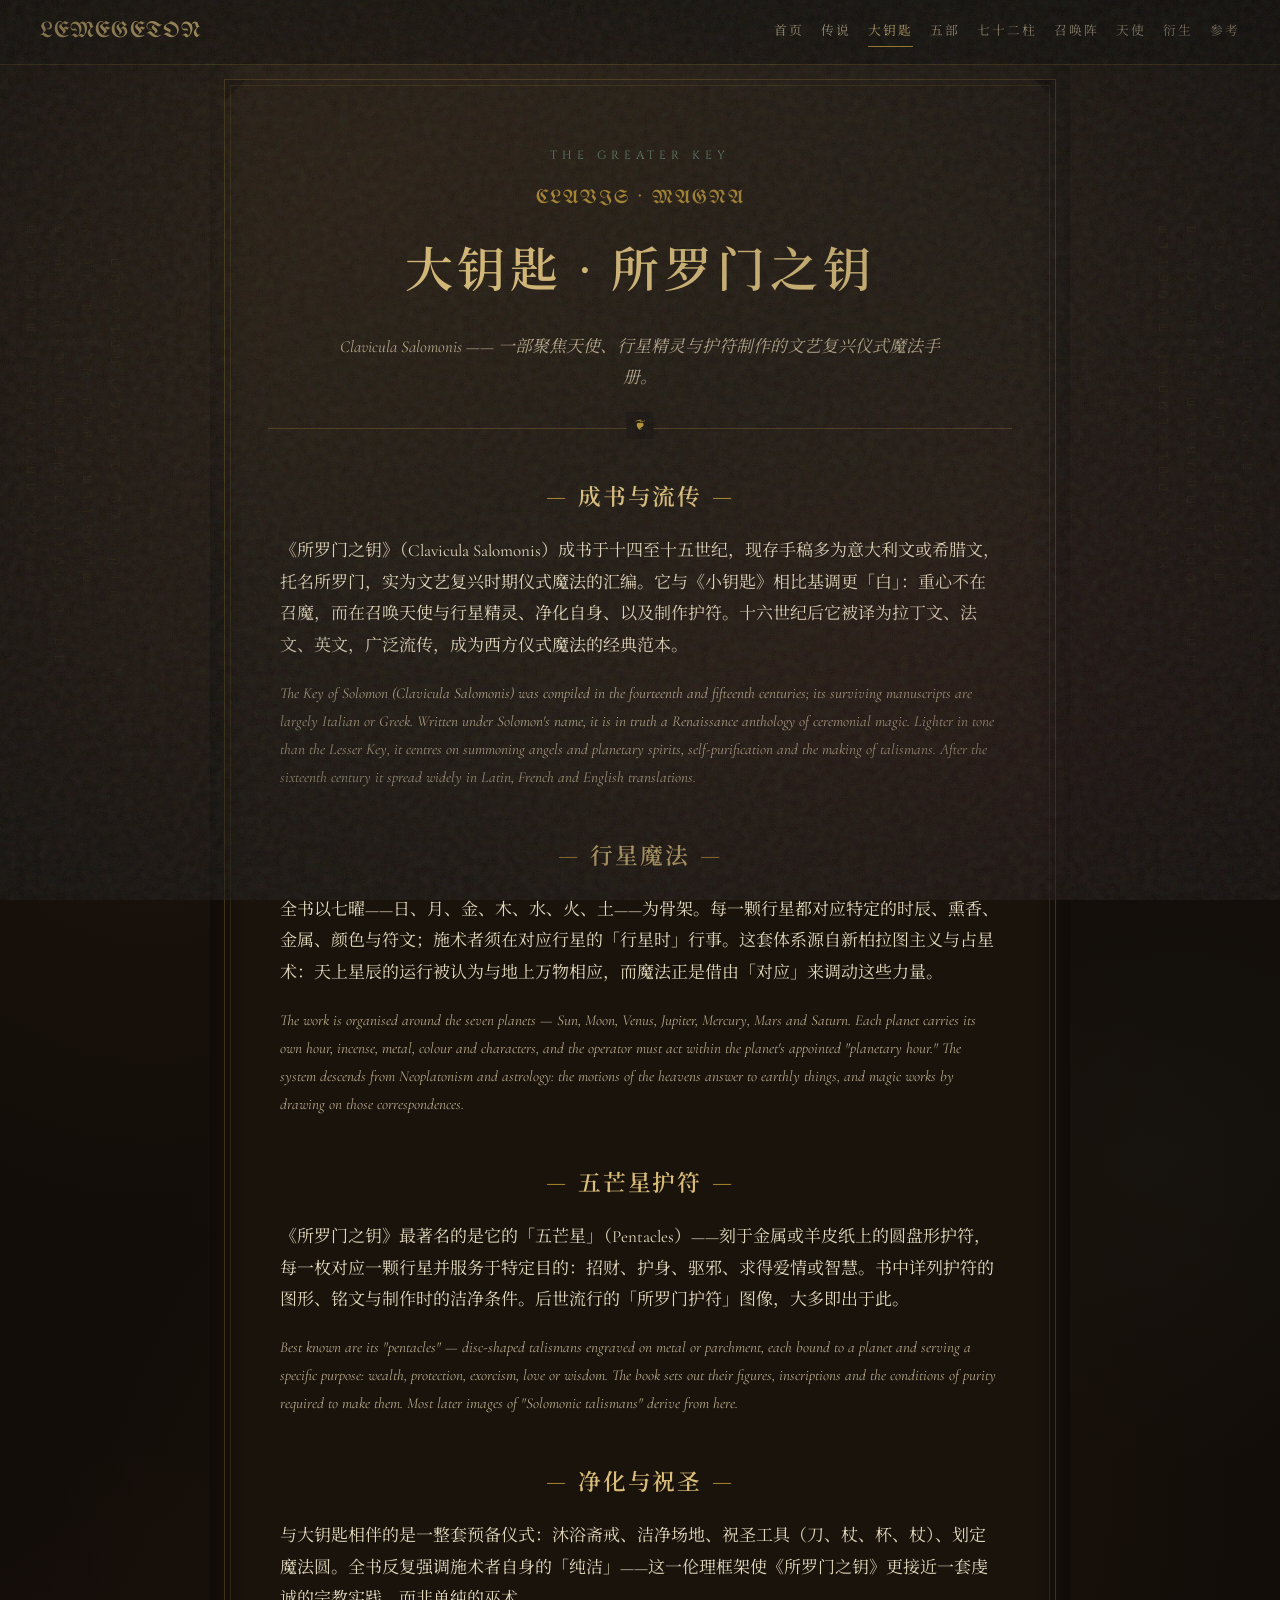
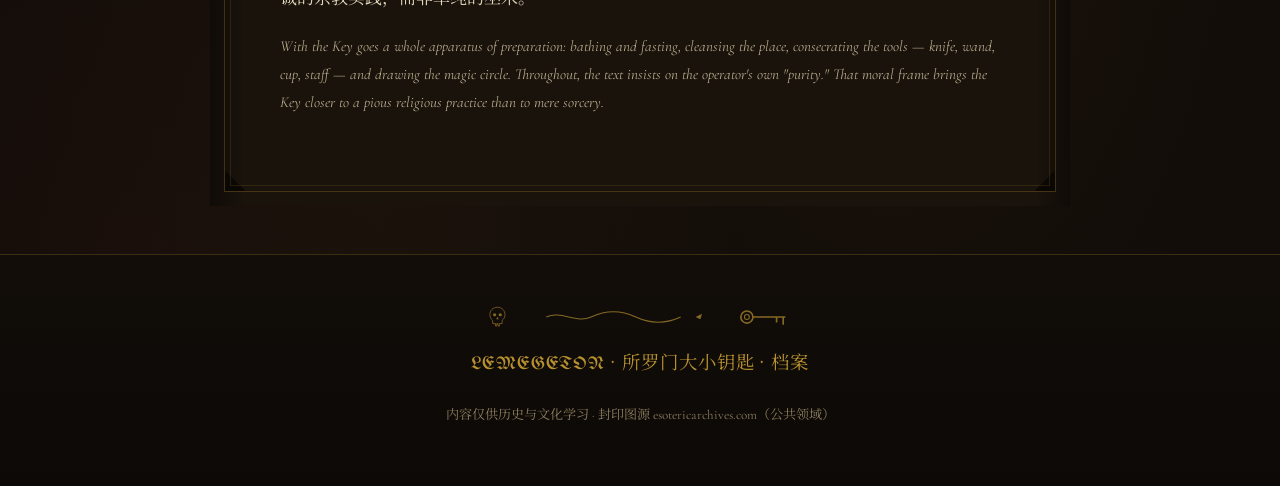
==== commit c44914a0: "feat: full grimoire ornament pass - aged blotches, mold layer, candle flicker (reduced-motion safe) " ====
--- a/clavicula.html
+++ b/clavicula.html
@@ -16,6 +16,7 @@
   <main class="page">
     <header class="page-head">
       <p class="page-kicker">The Greater Key</p>
+      <p class="page-latin">CLAVIS · MAGNA</p>
       <h1 class="page-title">大钥匙 · 所罗门之钥</h1>
       <p class="page-subtitle">Clavicula Salomonis —— 一部聚焦天使、行星精灵与护符制作的文艺复兴仪式魔法手册。</p>
     </header>
--- a/css/style.css
+++ b/css/style.css
@@ -30,6 +30,12 @@
   margin: 0;
   background:
     radial-gradient(ellipse at 50% -8%, rgba(184, 145, 47, .06), transparent 55%),
+    radial-gradient(ellipse at 12% 30%, rgba(60, 38, 18, .28), transparent 30%),
+    radial-gradient(ellipse at 85% 12%, rgba(46, 30, 16, .24), transparent 26%),
+    radial-gradient(ellipse at 70% 70%, rgba(58, 34, 18, .20), transparent 30%),
+    radial-gradient(ellipse at 30% 85%, rgba(70, 40, 20, .18), transparent 28%),
+    radial-gradient(ellipse at 8% 92%, rgba(110, 29, 29, .08), transparent 18%),
+    radial-gradient(ellipse at 92% 55%, rgba(94, 130, 112, .05), transparent 20%),
     var(--bg);
   color: var(--bone);
   font-family: var(--serif);
@@ -39,16 +45,18 @@
   overflow-x: hidden;
 }
 
-/* 羊皮纸噪点 + 划痕 + 霉斑 */
+/* 羊皮纸噪点 + 细密划痕 + 霉斑 + 不均匀氧化 */
 body::before {
   content: "";
   position: fixed;
   inset: 0;
   z-index: 9999;
   pointer-events: none;
-  opacity: .10;
+  opacity: .12;
   background-image:
-    url("data:image/svg+xml,%3Csvg xmlns='http://www.w3.org/2000/svg' width='180' height='180'%3E%3Cfilter id='n'%3E%3CfeTurbulence type='fractalNoise' baseFrequency='0.85' numOctaves='3' stitchTiles='stitch'/%3E%3C/filter%3E%3Crect width='100%25' height='100%25' filter='url(%23n)'/%3E%3C/svg%3E");
+    url("data:image/svg+xml,%3Csvg xmlns='http://www.w3.org/2000/svg' width='180' height='180'%3E%3Cfilter id='n'%3E%3CfeTurbulence type='fractalNoise' baseFrequency='0.85' numOctaves='3' stitchTiles='stitch'/%3E%3C/filter%3E%3Crect width='100%25' height='100%25' filter='url(%23n)'/%3E%3C/svg%3E"),
+    url("data:image/svg+xml,%3Csvg xmlns='http://www.w3.org/2000/svg' width='560' height='560'%3E%3Cfilter id='m'%3E%3CfeTurbulence type='fractalNoise' baseFrequency='0.12' numOctaves='4' stitchTiles='stitch'/%3E%3C/filter%3E%3Crect width='100%25' height='100%25' filter='url(%23m)'/%3E%3C/svg%3E");
+  background-size: 180px 180px, 560px 560px;
 }
 
 /* 烛光暗角 + 焦痕 + 暖色辉光 */
@@ -63,6 +71,24 @@
     radial-gradient(ellipse at 18% 12%, rgba(120, 78, 26, .10), transparent 42%),
     radial-gradient(ellipse at 84% 86%, rgba(110, 29, 29, .10), transparent 40%),
     radial-gradient(ellipse at 70% 18%, rgba(30, 22, 12, .18), transparent 34%);
+}
+
+/* 烛火摇曳（尊重减少动态偏好） */
+@media (prefers-reduced-motion: no-preference) {
+  body::after { animation: candle 7s ease-in-out infinite; }
+  .hero-candle svg { animation: flame 2.8s ease-in-out infinite; }
+}
+@keyframes candle {
+  0%, 100% { opacity: 1; }
+  38% { opacity: .88; }
+  52% { opacity: .96; }
+  71% { opacity: .84; }
+  86% { opacity: .93; }
+}
+@keyframes flame {
+  0%, 100% { transform: scaleY(1); }
+  45% { transform: scaleY(1.08) translateY(-1px); }
+  70% { transform: scaleY(.94); }
 }
 
 ::selection { background: rgba(184, 145, 47, .32); color: var(--bone); }
@@ -216,9 +242,35 @@
 
 /* ── 内容页骨架（古籍框线） ─────────────────── */
 .page {
-  max-width: 820px;
+  position: relative;
+  max-width: 860px;
   margin: 0 auto;
-  padding: clamp(3rem, 7vw, 5rem) clamp(1.3rem, 5vw, 3rem) 4.5rem;
+  padding: clamp(3rem, 7vw, 5rem) clamp(1.6rem, 6vw, 3.6rem) 4.5rem;
+  /* 磨损页边（左右渐暗，如氧化与手泽） */
+  background:
+    linear-gradient(90deg, rgba(0, 0, 0, .42), transparent 4%, transparent 96%, rgba(0, 0, 0, .42)),
+    linear-gradient(var(--parchment), var(--parchment));
+}
+/* 对称双细线框 */
+.page::before {
+  content: "";
+  position: absolute;
+  inset: 14px;
+  border: 1px solid var(--line);
+  pointer-events: none;
+  /* 四角皮革包角 */
+  background:
+    linear-gradient(135deg, rgba(8, 5, 3, .85) 0 14px, transparent 15px) top left / 30px 30px no-repeat,
+    linear-gradient(-135deg, rgba(8, 5, 3, .85) 0 14px, transparent 15px) top right / 30px 30px no-repeat,
+    linear-gradient(45deg, rgba(8, 5, 3, .85) 0 14px, transparent 15px) bottom left / 30px 30px no-repeat,
+    linear-gradient(-45deg, rgba(8, 5, 3, .85) 0 14px, transparent 15px) bottom right / 30px 30px no-repeat;
+}
+.page::after {
+  content: "";
+  position: absolute;
+  inset: 20px;
+  border: 1px solid var(--line-faint);
+  pointer-events: none;
 }
 .page-head {
   text-align: center;
@@ -616,6 +668,105 @@
 .reveal { opacity: 0; transform: translateY(24px); transition: opacity .9s ease, transform .9s ease; }
 .reveal.visible { opacity: 1; transform: none; }
 
+/* ── 黑体字拉丁箴言（每页页首） ─────────────── */
+.page-latin {
+  font-family: var(--blackletter);
+  font-size: 1.2rem;
+  letter-spacing: .1em;
+  color: var(--gold);
+  margin: 0 0 .8rem;
+  opacity: .92;
+}
+
+/* ── 行星/炼金符号行 ───────────────────────── */
+.planet-row {
+  font-size: 1.05rem;
+  letter-spacing: 1.1em;
+  padding-left: 1.1em; /* 抵消字距，使视觉居中 */
+  color: var(--gold);
+  opacity: .8;
+  margin: 0 0 1.6rem;
+}
+
+/* ── 希伯来页边注（宽屏） ───────────────────── */
+.marginalia {
+  position: fixed;
+  top: 50%;
+  transform: translateY(-50%);
+  writing-mode: vertical-rl;
+  font-size: .95rem;
+  letter-spacing: .55em;
+  color: var(--gold);
+  opacity: .10;
+  z-index: 1;
+  pointer-events: none;
+  display: none;
+  user-select: none;
+}
+.marginalia.left { left: 1.1rem; }
+.marginalia.right { right: 1.1rem; }
+@media (min-width: 1240px) { .marginalia { display: block; } }
+
+/* ── 褪色红蜡封印 ──────────────────────────── */
+.wax-seal {
+  position: absolute;
+  width: 104px;
+  color: #7a2020;
+  opacity: .82;
+  transform: rotate(-14deg);
+  filter: drop-shadow(0 3px 8px rgba(0, 0, 0, .55)) saturate(.8);
+  pointer-events: none;
+}
+.wax-seal--hero { right: 8%; bottom: 16%; }
+.wax-seal--head { right: 4%; top: -6px; width: 88px; opacity: .7; }
+
+/* ── Hero 装饰：星座图 / 蜡烛 / 衔尾蛇 ─────── */
+.hero-constellation {
+  position: absolute;
+  inset: 0;
+  width: 100%;
+  height: 100%;
+  color: var(--gold);
+  opacity: .10;
+  pointer-events: none;
+}
+.hero-candle {
+  position: absolute;
+  bottom: 14%;
+  width: 30px;
+  color: var(--gold-bright);
+  opacity: .68;
+  pointer-events: none;
+  filter: drop-shadow(0 0 10px rgba(217, 189, 120, .35));
+}
+.hero-candle.left { left: 10%; }
+.hero-candle.right { right: 10%; }
+@media (max-width: 700px) { .hero-candle, .wax-seal--hero { display: none; } }
+
+/* ── 卷轴区块饰符分隔 ──────────────────────── */
+.scroll-inner::before {
+  content: "— ✠ —";
+  display: block;
+  font-size: .78rem;
+  letter-spacing: .55em;
+  color: var(--gold);
+  opacity: .75;
+  margin-bottom: 1.6rem;
+}
+
+/* ── 页脚饰纹（蛇 / 钥匙 / 头骨） ──────────── */
+.foot-ornaments {
+  display: flex;
+  align-items: center;
+  justify-content: center;
+  gap: 2.2rem;
+  margin: .4rem 0 1rem;
+  color: var(--gold);
+  opacity: .7;
+}
+.foot-ornaments svg { height: 22px; width: auto; }
+.foot-ornaments .orn-snake { height: 16px; }
+
 /* ── 响应式 ───────────────────────────────── */
 @media (max-width: 640px) {
   .site-nav { flex-direction: column; gap: .5rem; padding: .7rem 1rem; }
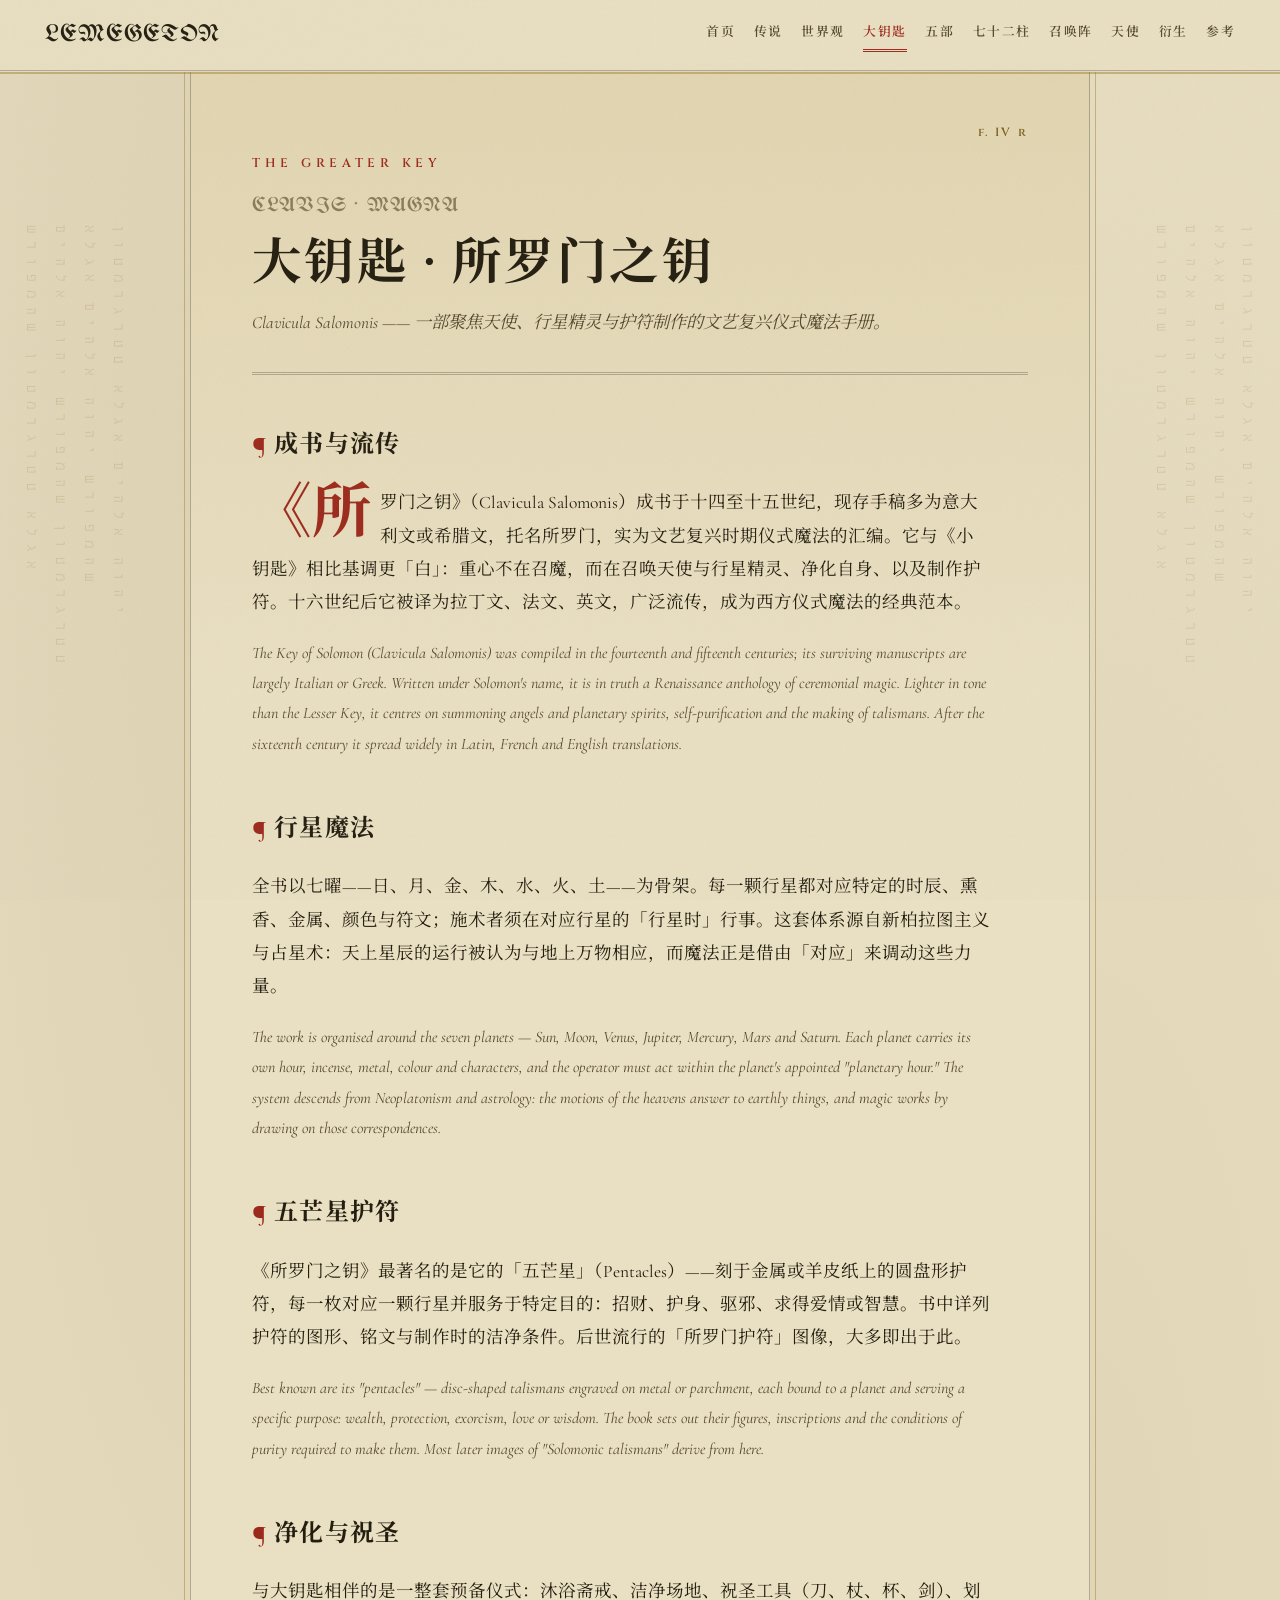
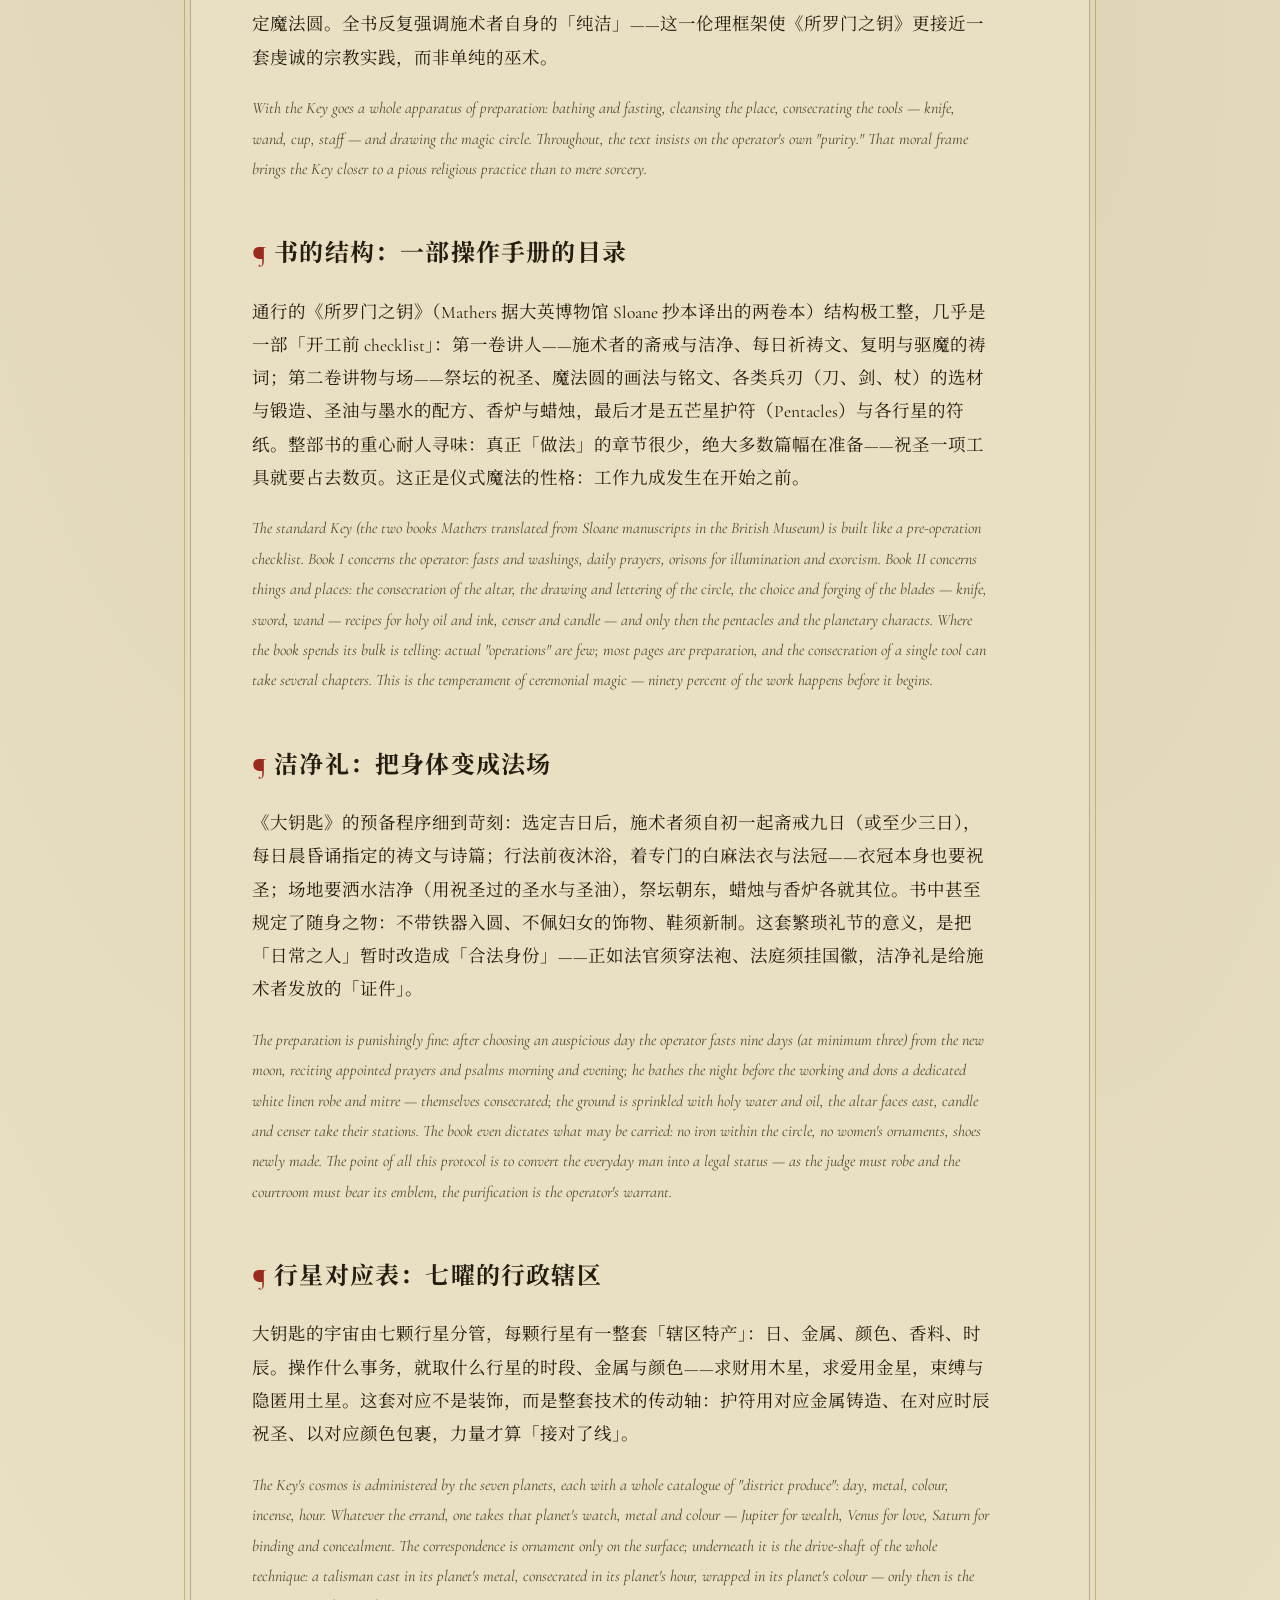
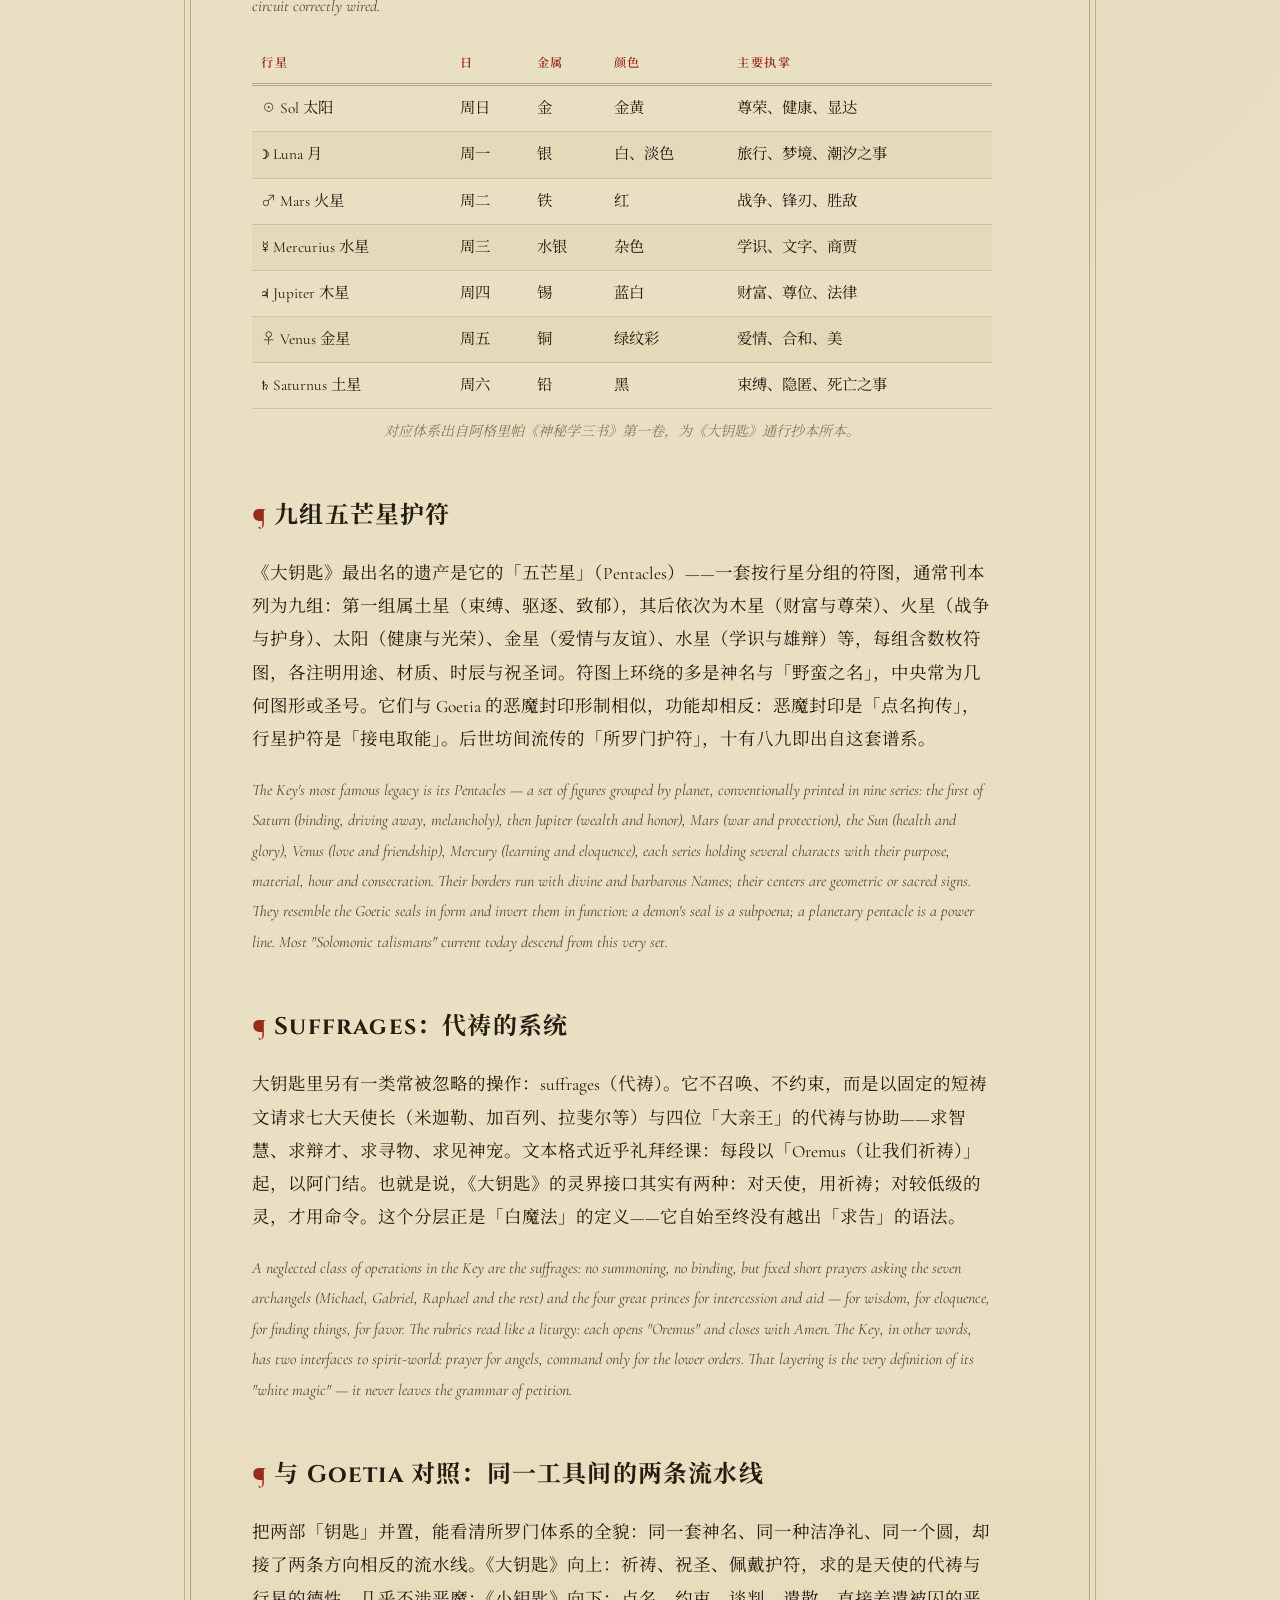
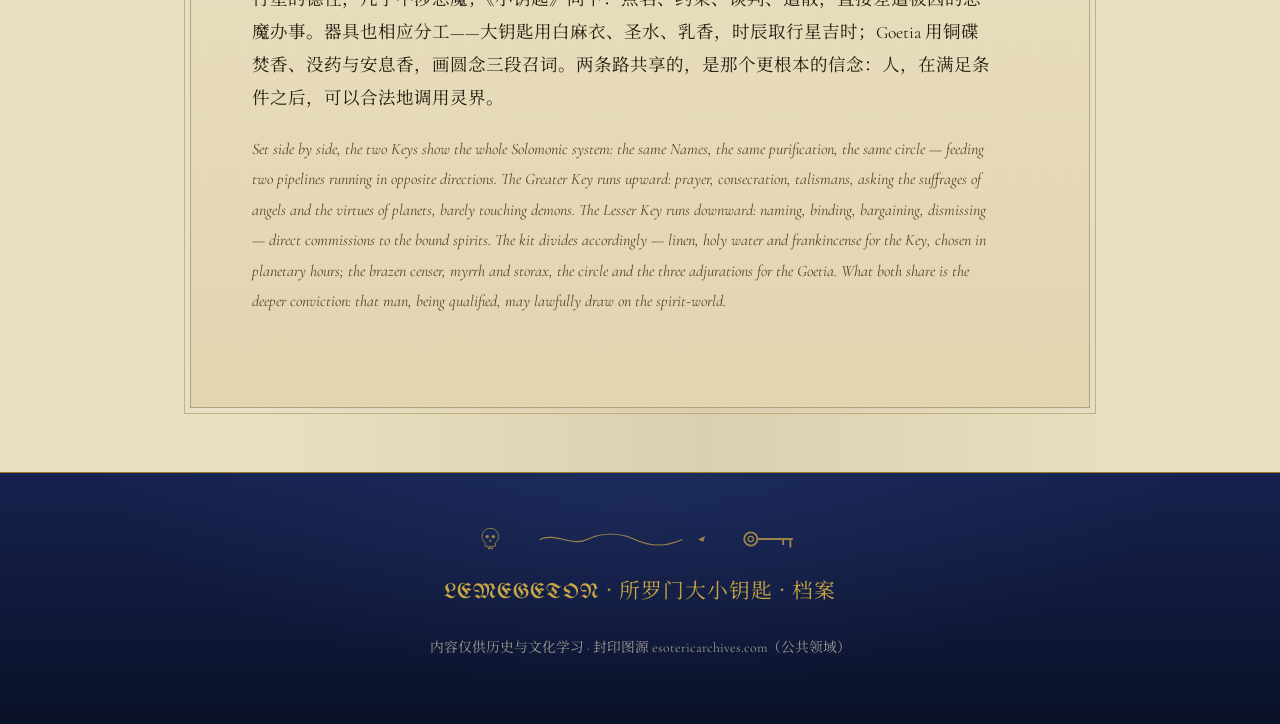
==== commit 4c236bde: "feat: redesign as lapis-vellum book of hours; expand to full Solomonic worldview 视觉重做(推翻棕金手抄本方案): - " ====
--- a/clavicula.html
+++ b/clavicula.html
@@ -14,7 +14,7 @@
   <div id="site-nav"></div>
 
   <main class="page">
-    <header class="page-head">
+    <header class="page-head" data-folio="IV r">
       <p class="page-kicker">The Greater Key</p>
       <p class="page-latin">CLAVIS · MAGNA</p>
       <h1 class="page-title">大钥匙 · 所罗门之钥</h1>
@@ -35,8 +35,47 @@
       <p class="en">Best known are its "pentacles" — disc-shaped talismans engraved on metal or parchment, each bound to a planet and serving a specific purpose: wealth, protection, exorcism, love or wisdom. The book sets out their figures, inscriptions and the conditions of purity required to make them. Most later images of "Solomonic talismans" derive from here.</p>
 
       <h2>净化与祝圣</h2>
-      <p class="zh">与大钥匙相伴的是一整套预备仪式：沐浴斋戒、洁净场地、祝圣工具（刀、杖、杯、杖）、划定魔法圆。全书反复强调施术者自身的「纯洁」——这一伦理框架使《所罗门之钥》更接近一套虔诚的宗教实践，而非单纯的巫术。</p>
+      <p class="zh">与大钥匙相伴的是一整套预备仪式：沐浴斋戒、洁净场地、祝圣工具（刀、杖、杯、剑）、划定魔法圆。全书反复强调施术者自身的「纯洁」——这一伦理框架使《所罗门之钥》更接近一套虔诚的宗教实践，而非单纯的巫术。</p>
       <p class="en">With the Key goes a whole apparatus of preparation: bathing and fasting, cleansing the place, consecrating the tools — knife, wand, cup, staff — and drawing the magic circle. Throughout, the text insists on the operator's own "purity." That moral frame brings the Key closer to a pious religious practice than to mere sorcery.</p>
+
+      <h2>书的结构：一部操作手册的目录</h2>
+      <p class="zh">通行的《所罗门之钥》（Mathers 据大英博物馆 Sloane 抄本译出的两卷本）结构极工整，几乎是一部「开工前 checklist」：第一卷讲人——施术者的斋戒与洁净、每日祈祷文、复明与驱魔的祷词；第二卷讲物与场——祭坛的祝圣、魔法圆的画法与铭文、各类兵刃（刀、剑、杖）的选材与锻造、圣油与墨水的配方、香炉与蜡烛，最后才是五芒星护符（Pentacles）与各行星的符纸。整部书的重心耐人寻味：真正「做法」的章节很少，绝大多数篇幅在准备——祝圣一项工具就要占去数页。这正是仪式魔法的性格：工作九成发生在开始之前。</p>
+      <p class="en">The standard Key (the two books Mathers translated from Sloane manuscripts in the British Museum) is built like a pre-operation checklist. Book I concerns the operator: fasts and washings, daily prayers, orisons for illumination and exorcism. Book II concerns things and places: the consecration of the altar, the drawing and lettering of the circle, the choice and forging of the blades — knife, sword, wand — recipes for holy oil and ink, censer and candle — and only then the pentacles and the planetary characts. Where the book spends its bulk is telling: actual "operations" are few; most pages are preparation, and the consecration of a single tool can take several chapters. This is the temperament of ceremonial magic — ninety percent of the work happens before it begins.</p>
+
+      <h2>洁净礼：把身体变成法场</h2>
+      <p class="zh">《大钥匙》的预备程序细到苛刻：选定吉日后，施术者须自初一起斋戒九日（或至少三日），每日晨昏诵指定的祷文与诗篇；行法前夜沐浴，着专门的白麻法衣与法冠——衣冠本身也要祝圣；场地要洒水洁净（用祝圣过的圣水与圣油），祭坛朝东，蜡烛与香炉各就其位。书中甚至规定了随身之物：不带铁器入圆、不佩妇女的饰物、鞋须新制。这套繁琐礼节的意义，是把「日常之人」暂时改造成「合法身份」——正如法官须穿法袍、法庭须挂国徽，洁净礼是给施术者发放的「证件」。</p>
+      <p class="en">The preparation is punishingly fine: after choosing an auspicious day the operator fasts nine days (at minimum three) from the new moon, reciting appointed prayers and psalms morning and evening; he bathes the night before the working and dons a dedicated white linen robe and mitre — themselves consecrated; the ground is sprinkled with holy water and oil, the altar faces east, candle and censer take their stations. The book even dictates what may be carried: no iron within the circle, no women's ornaments, shoes newly made. The point of all this protocol is to convert the everyday man into a legal status — as the judge must robe and the courtroom must bear its emblem, the purification is the operator's warrant.</p>
+
+      <h2>行星对应表：七曜的行政辖区</h2>
+      <p class="zh">大钥匙的宇宙由七颗行星分管，每颗行星有一整套「辖区特产」：日、金属、颜色、香料、时辰。操作什么事务，就取什么行星的时段、金属与颜色——求财用木星，求爱用金星，束缚与隐匿用土星。这套对应不是装饰，而是整套技术的传动轴：护符用对应金属铸造、在对应时辰祝圣、以对应颜色包裹，力量才算「接对了线」。</p>
+      <p class="en">The Key's cosmos is administered by the seven planets, each with a whole catalogue of "district produce": day, metal, colour, incense, hour. Whatever the errand, one takes that planet's watch, metal and colour — Jupiter for wealth, Venus for love, Saturn for binding and concealment. The correspondence is ornament only on the surface; underneath it is the drive-shaft of the whole technique: a talisman cast in its planet's metal, consecrated in its planet's hour, wrapped in its planet's colour — only then is the circuit correctly wired.</p>
+      <table class="planet-table">
+        <thead>
+          <tr><th>行星</th><th>日</th><th>金属</th><th>颜色</th><th>主要执掌</th></tr>
+        </thead>
+        <tbody>
+          <tr><td>☉ Sol 太阳</td><td>周日</td><td>金</td><td>金黄</td><td>尊荣、健康、显达</td></tr>
+          <tr><td>☽ Luna 月</td><td>周一</td><td>银</td><td>白、淡色</td><td>旅行、梦境、潮汐之事</td></tr>
+          <tr><td>♂ Mars 火星</td><td>周二</td><td>铁</td><td>红</td><td>战争、锋刃、胜敌</td></tr>
+          <tr><td>☿ Mercurius 水星</td><td>周三</td><td>水银</td><td>杂色</td><td>学识、文字、商贾</td></tr>
+          <tr><td>♃ Jupiter 木星</td><td>周四</td><td>锡</td><td>蓝白</td><td>财富、尊位、法律</td></tr>
+          <tr><td>♀ Venus 金星</td><td>周五</td><td>铜</td><td>绿纹彩</td><td>爱情、合和、美</td></tr>
+          <tr><td>♄ Saturnus 土星</td><td>周六</td><td>铅</td><td>黑</td><td>束缚、隐匿、死亡之事</td></tr>
+        </tbody>
+      </table>
+      <p class="note">对应体系出自阿格里帕《神秘学三书》第一卷，为《大钥匙》通行抄本所本。</p>
+
+      <h2>九组五芒星护符</h2>
+      <p class="zh">《大钥匙》最出名的遗产是它的「五芒星」（Pentacles）——一套按行星分组的符图，通常刊本列为九组：第一组属土星（束缚、驱逐、致郁），其后依次为木星（财富与尊荣）、火星（战争与护身）、太阳（健康与光荣）、金星（爱情与友谊）、水星（学识与雄辩）等，每组含数枚符图，各注明用途、材质、时辰与祝圣词。符图上环绕的多是神名与「野蛮之名」，中央常为几何图形或圣号。它们与 Goetia 的恶魔封印形制相似，功能却相反：恶魔封印是「点名拘传」，行星护符是「接电取能」。后世坊间流传的「所罗门护符」，十有八九即出自这套谱系。</p>
+      <p class="en">The Key's most famous legacy is its Pentacles — a set of figures grouped by planet, conventionally printed in nine series: the first of Saturn (binding, driving away, melancholy), then Jupiter (wealth and honor), Mars (war and protection), the Sun (health and glory), Venus (love and friendship), Mercury (learning and eloquence), each series holding several characts with their purpose, material, hour and consecration. Their borders run with divine and barbarous Names; their centers are geometric or sacred signs. They resemble the Goetic seals in form and invert them in function: a demon's seal is a subpoena; a planetary pentacle is a power line. Most "Solomonic talismans" current today descend from this very set.</p>
+
+      <h2>Suffrages：代祷的系统</h2>
+      <p class="zh">大钥匙里另有一类常被忽略的操作：suffrages（代祷）。它不召唤、不约束，而是以固定的短祷文请求七大天使长（米迦勒、加百列、拉斐尔等）与四位「大亲王」的代祷与协助——求智慧、求辩才、求寻物、求见神宠。文本格式近乎礼拜经课：每段以「Oremus（让我们祈祷）」起，以阿门结。也就是说，《大钥匙》的灵界接口其实有两种：对天使，用祈祷；对较低级的灵，才用命令。这个分层正是「白魔法」的定义——它自始至终没有越出「求告」的语法。</p>
+      <p class="en">A neglected class of operations in the Key are the suffrages: no summoning, no binding, but fixed short prayers asking the seven archangels (Michael, Gabriel, Raphael and the rest) and the four great princes for intercession and aid — for wisdom, for eloquence, for finding things, for favor. The rubrics read like a liturgy: each opens "Oremus" and closes with Amen. The Key, in other words, has two interfaces to spirit-world: prayer for angels, command only for the lower orders. That layering is the very definition of its "white magic" — it never leaves the grammar of petition.</p>
+
+      <h2>与 Goetia 对照：同一工具间的两条流水线</h2>
+      <p class="zh">把两部「钥匙」并置，能看清所罗门体系的全貌：同一套神名、同一种洁净礼、同一个圆，却接了两条方向相反的流水线。《大钥匙》向上：祈祷、祝圣、佩戴护符，求的是天使的代祷与行星的德性，几乎不涉恶魔；《小钥匙》向下：点名、约束、谈判、遣散，直接差遣被囚的恶魔办事。器具也相应分工——大钥匙用白麻衣、圣水、乳香，时辰取行星吉时；Goetia 用铜碟焚香、没药与安息香，画圆念三段召词。两条路共享的，是那个更根本的信念：人，在满足条件之后，可以合法地调用灵界。</p>
+      <p class="en">Set side by side, the two Keys show the whole Solomonic system: the same Names, the same purification, the same circle — feeding two pipelines running in opposite directions. The Greater Key runs upward: prayer, consecration, talismans, asking the suffrages of angels and the virtues of planets, barely touching demons. The Lesser Key runs downward: naming, binding, bargaining, dismissing — direct commissions to the bound spirits. The kit divides accordingly — linen, holy water and frankincense for the Key, chosen in planetary hours; the brazen censer, myrrh and storax, the circle and the three adjurations for the Goetia. What both share is the deeper conviction: that man, being qualified, may lawfully draw on the spirit-world.</p>
     </div>
   </main>
 
--- a/css/style.css
+++ b/css/style.css
@@ -1,22 +1,29 @@
-/* LEMEGETON — 中世纪恶魔学手抄本
- * 一本被封锁在教会地窖中的魔法手抄本。 */
+/* LEMEGETON — 青金与羊皮纸 · 时祷书方案
+ * 一本中世纪泥金手抄本:青金石夜之扉页、羊皮纸活页、朱砂批注、金箔细线。
+ * 恶魔界 = 墨与朱砂写在纸上;天使界 = 金字写在青金石上(互为镜像)。 */
 
 :root {
-  --bg: #120d09;
-  --parchment: #1a130c;
-  --parchment-2: #211810;
-  --parchment-3: #291e13;
-  --leather: #0c0906;
-  --bone: #e2d7bb;
-  --bone-dim: #b6a88a;
-  --bone-faint: #8a7c5e;
-  --gold: #b8912f;
-  --gold-bright: #d9bd78;
-  --verdigris: #5e8270;
-  --crimson: #6e1d1d;
-  --blood: #9e1a1a;
-  --line: rgba(184, 145, 47, .28);
-  --line-faint: rgba(184, 145, 47, .16);
+  /* ── 颜料 ── */
+  --lapis-void: #0a1128;
+  --lapis: #16224e;
+  --lapis-bright: #24356b;
+  --vellum: #e9dfc2;
+  --vellum-warm: #e2d5b0;
+  --vellum-deep: #d5c496;
+  --ink: #241e10;
+  --ink-soft: #55492f;
+  --ink-faint: #8a7b5c;
+  --rubric: #9c2a1c;
+  --rubric-bright: #bf3a26;
+  --gold: #9a7b2d;
+  --gold-bright: #c8a544;
+  --gold-leaf: #e8cd7d;
+  --gold-ink: #7d621f; /* 金箔色太浅,纸上小字用暗金 */
+
+  --line: rgba(36, 30, 16, .28);
+  --line-faint: rgba(36, 30, 16, .14);
+  --line-gold: rgba(154, 123, 45, .45);
+
   --blackletter: "UnifrakturMaguntia", "Noto Serif SC", serif;
   --display: "Cinzel", "Noto Serif SC", serif;
   --serif: "Cormorant Garamond", "Noto Serif SC", serif;
@@ -29,74 +36,44 @@
 body {
   margin: 0;
   background:
-    radial-gradient(ellipse at 50% -8%, rgba(184, 145, 47, .06), transparent 55%),
-    radial-gradient(ellipse at 12% 30%, rgba(60, 38, 18, .28), transparent 30%),
-    radial-gradient(ellipse at 85% 12%, rgba(46, 30, 16, .24), transparent 26%),
-    radial-gradient(ellipse at 70% 70%, rgba(58, 34, 18, .20), transparent 30%),
-    radial-gradient(ellipse at 30% 85%, rgba(70, 40, 20, .18), transparent 28%),
-    radial-gradient(ellipse at 8% 92%, rgba(110, 29, 29, .08), transparent 18%),
-    radial-gradient(ellipse at 92% 55%, rgba(94, 130, 112, .05), transparent 20%),
-    var(--bg);
-  color: var(--bone);
-  font-family: var(--serif);
-  font-size: 17px;
-  line-height: 1.85;
+    radial-gradient(ellipse at 18% 8%, rgba(122, 98, 52, .10), transparent 42%),
+    radial-gradient(ellipse at 85% 30%, rgba(122, 98, 52, .08), transparent 38%),
+    radial-gradient(ellipse at 55% 95%, rgba(90, 70, 35, .10), transparent 45%),
+    var(--vellum);
+  color: var(--ink);
+  font-family: var(--serif);
+  font-size: 17.5px;
+  line-height: 1.9;
   -webkit-font-smoothing: antialiased;
   overflow-x: hidden;
 }
 
-/* 羊皮纸噪点 + 细密划痕 + 霉斑 + 不均匀氧化 */
+/* 羊皮纸斑驳:极淡的纤维噪点,只做一次,不再全屏压暗 */
 body::before {
   content: "";
   position: fixed;
   inset: 0;
   z-index: 9999;
   pointer-events: none;
-  opacity: .12;
+  opacity: .05;
   background-image:
-    url("data:image/svg+xml,%3Csvg xmlns='http://www.w3.org/2000/svg' width='180' height='180'%3E%3Cfilter id='n'%3E%3CfeTurbulence type='fractalNoise' baseFrequency='0.85' numOctaves='3' stitchTiles='stitch'/%3E%3C/filter%3E%3Crect width='100%25' height='100%25' filter='url(%23n)'/%3E%3C/svg%3E"),
-    url("data:image/svg+xml,%3Csvg xmlns='http://www.w3.org/2000/svg' width='560' height='560'%3E%3Cfilter id='m'%3E%3CfeTurbulence type='fractalNoise' baseFrequency='0.12' numOctaves='4' stitchTiles='stitch'/%3E%3C/filter%3E%3Crect width='100%25' height='100%25' filter='url(%23m)'/%3E%3C/svg%3E");
-  background-size: 180px 180px, 560px 560px;
-}
-
-/* 烛光暗角 + 焦痕 + 暖色辉光 */
-body::after {
-  content: "";
-  position: fixed;
-  inset: 0;
-  z-index: 9998;
-  pointer-events: none;
-  background:
-    radial-gradient(ellipse at 50% 42%, transparent 40%, rgba(6, 4, 2, .62) 100%),
-    radial-gradient(ellipse at 18% 12%, rgba(120, 78, 26, .10), transparent 42%),
-    radial-gradient(ellipse at 84% 86%, rgba(110, 29, 29, .10), transparent 40%),
-    radial-gradient(ellipse at 70% 18%, rgba(30, 22, 12, .18), transparent 34%);
-}
-
-/* 烛火摇曳（尊重减少动态偏好） */
-@media (prefers-reduced-motion: no-preference) {
-  body::after { animation: candle 7s ease-in-out infinite; }
-  .hero-candle svg { animation: flame 2.8s ease-in-out infinite; }
-}
-@keyframes candle {
-  0%, 100% { opacity: 1; }
-  38% { opacity: .88; }
-  52% { opacity: .96; }
-  71% { opacity: .84; }
-  86% { opacity: .93; }
-}
-@keyframes flame {
-  0%, 100% { transform: scaleY(1); }
-  45% { transform: scaleY(1.08) translateY(-1px); }
-  70% { transform: scaleY(.94); }
-}
-
-::selection { background: rgba(184, 145, 47, .32); color: var(--bone); }
-
-a { color: var(--gold-bright); text-decoration: none; }
-a:hover { color: var(--bone); }
-
-/* ── 顶部导航（旧皮革） ─────────────────────── */
+    url("data:image/svg+xml,%3Csvg xmlns='http://www.w3.org/2000/svg' width='200' height='200'%3E%3Cfilter id='n'%3E%3CfeTurbulence type='fractalNoise' baseFrequency='0.9' numOctaves='2' stitchTiles='stitch'/%3E%3C/filter%3E%3Crect width='100%25' height='100%25' filter='url(%23n)'/%3E%3C/svg%3E");
+  background-size: 200px 200px;
+}
+
+::selection { background: rgba(156, 42, 28, .28); color: var(--ink); }
+
+a { color: var(--rubric); text-decoration: none; }
+a:hover { color: var(--rubric-bright); }
+
+:focus-visible { outline: 2px solid var(--rubric); outline-offset: 3px; }
+
+img { user-select: none; }
+
+/* 手稿扫描件:白底黑线,以 multiply 直接落在纸上,不再反相 */
+.scan { mix-blend-mode: multiply; }
+
+/* ── 顶部导航(纸页天头) ───────────────────── */
 .site-nav {
   position: sticky;
   top: 0;
@@ -105,283 +82,397 @@
   align-items: center;
   justify-content: space-between;
   gap: 1.5rem;
-  padding: .7rem clamp(1.2rem, 4vw, 2.5rem);
-  background: linear-gradient(rgba(12, 9, 6, .94), rgba(12, 9, 6, .82));
+  padding: .75rem clamp(1.2rem, 4vw, 2.8rem);
+  background: rgba(233, 223, 194, .93);
   border-bottom: 1px solid var(--line);
+  box-shadow: 0 1px 0 rgba(233, 223, 194, .9), 0 3px 0 var(--line-gold);
   backdrop-filter: blur(8px);
 }
 .brand {
   font-family: var(--blackletter);
-  font-size: 1.4rem;
-  color: var(--gold-bright);
-  letter-spacing: .05em;
-}
-.brand:hover { color: var(--bone); }
-.nav-links { display: flex; gap: 1.1rem; flex-wrap: wrap; justify-content: flex-end; }
+  font-size: 1.5rem;
+  color: var(--ink);
+  letter-spacing: .04em;
+}
+.brand:hover { color: var(--rubric); }
+.nav-links { display: flex; gap: 1.15rem; flex-wrap: wrap; justify-content: flex-end; }
 .nav-links a {
   font-family: var(--display);
   font-size: .8rem;
-  letter-spacing: .14em;
-  text-transform: uppercase;
-  color: var(--bone-dim);
-  padding: .2rem 0;
+  font-weight: 600;
+  letter-spacing: .12em;
+  color: var(--ink-soft);
+  padding: .25rem 0;
   transition: color .2s;
 }
-.nav-links a:hover { color: var(--gold-bright); }
-.nav-links a.active { color: var(--gold-bright); border-bottom: 1px solid var(--gold); }
-
-/* ── Hero（扉页） ──────────────────────────── */
+.nav-links a:hover { color: var(--rubric); }
+.nav-links a.active {
+  color: var(--rubric);
+  border-bottom: 3px double var(--rubric);
+}
+
+/* ── Hero:青金石夜之扉页 ───────────────────── */
 .hero {
-  min-height: 92vh;
+  position: relative;
+  min-height: 96vh;
   display: flex;
   flex-direction: column;
   align-items: center;
   justify-content: center;
   text-align: center;
-  padding: 6rem 1.5rem 5rem;
-  position: relative;
-}
-.hero-seal {
-  width: clamp(120px, 22vw, 190px);
-  color: var(--gold);
-  opacity: .85;
-  margin-bottom: 1.8rem;
-  filter: drop-shadow(0 0 22px rgba(184, 145, 47, .22));
-}
-.hero-seal svg { width: 100%; height: 100%; display: block; }
+  padding: 6rem 1.5rem 5.5rem;
+  overflow: hidden;
+  background:
+    /* 星屑 */
+    radial-gradient(1.4px 1.4px at 12% 22%, rgba(232, 205, 125, .55), transparent 100%),
+    radial-gradient(1.2px 1.2px at 78% 14%, rgba(233, 223, 194, .5), transparent 100%),
+    radial-gradient(1.6px 1.6px at 88% 62%, rgba(232, 205, 125, .4), transparent 100%),
+    radial-gradient(1.1px 1.1px at 32% 78%, rgba(233, 223, 194, .45), transparent 100%),
+    radial-gradient(1.3px 1.3px at 58% 32%, rgba(232, 205, 125, .35), transparent 100%),
+    radial-gradient(1.2px 1.2px at 22% 55%, rgba(233, 223, 194, .4), transparent 100%),
+    radial-gradient(1.5px 1.5px at 68% 86%, rgba(232, 205, 125, .4), transparent 100%),
+    radial-gradient(ellipse at 50% 38%, var(--lapis-bright) 0%, var(--lapis) 42%, var(--lapis-void) 100%);
+  color: var(--vellum);
+}
+/* 扉页与正文之间的金线装裱边 */
+.hero::after {
+  content: "";
+  position: absolute;
+  left: 0; right: 0; bottom: 0;
+  height: 6px;
+  background: linear-gradient(var(--lapis-void), transparent);
+  box-shadow: 0 -1px 0 var(--gold);
+}
+
+.hero-circle {
+  position: absolute;
+  top: 50%; left: 50%;
+  width: min(86vh, 780px);
+  aspect-ratio: 1;
+  transform: translate(-50%, -52%);
+  color: var(--gold-bright);
+  opacity: .55;
+  pointer-events: none;
+}
+.hero-circle svg { width: 100%; height: 100%; display: block; }
+.ring-ticks { animation: spin 360s linear infinite; transform-origin: 300px 300px; }
+.ring-names { animation: spin-rev 240s linear infinite; transform-origin: 300px 300px; }
+.ring-inner { animation: spin 180s linear infinite; transform-origin: 300px 300px; }
+@keyframes spin { to { transform: rotate(360deg); } }
+@keyframes spin-rev { to { transform: rotate(-360deg); } }
+
+.hero-content { position: relative; z-index: 2; max-width: 820px; }
 .hero-kicker {
   font-family: var(--display);
-  font-size: .8rem;
+  font-size: .82rem;
+  font-weight: 600;
   letter-spacing: .42em;
   text-transform: uppercase;
-  color: var(--verdigris);
-  margin: 0 0 1.1rem;
+  color: var(--gold-bright);
+  margin: 0 0 1.4rem;
 }
 .hero-title {
   font-family: var(--blackletter);
   font-weight: 400;
-  font-size: clamp(3rem, 11vw, 6.4rem);
-  line-height: 1.05;
+  font-size: clamp(2.1rem, 12vw, 7.2rem);
+  line-height: 1.08;
+  letter-spacing: .02em;
+  color: var(--gold-leaf);
+  margin: 0 0 1.2rem;
+  text-shadow:
+    0 0 70px rgba(232, 205, 125, .28),
+    0 2px 0 rgba(10, 17, 40, .85),
+    0 4px 18px rgba(10, 17, 40, .6);
+}
+.hero-sub {
+  font-family: var(--serif);
+  font-size: clamp(1.05rem, 2.4vw, 1.3rem);
+  letter-spacing: .14em;
+  color: rgba(233, 223, 194, .82);
+  max-width: 620px;
+  margin: 0 auto 2.2rem;
+}
+.hero-sub::before, .hero-sub::after {
+  content: "❧";
+  color: var(--gold);
+  margin: 0 .9rem;
+  font-size: .85em;
+}
+.planet-row {
+  font-size: 1.15rem;
+  letter-spacing: 1.15em;
+  padding-left: 1.15em;
   color: var(--gold-bright);
-  margin: 0 0 1rem;
-  text-shadow: 0 0 46px rgba(217, 189, 120, .16);
-}
-.hero-sub {
-  font-family: var(--serif);
-  font-size: clamp(1.05rem, 2.4vw, 1.35rem);
+  opacity: .85;
+  margin: 0 0 2.4rem;
+}
+.scroll-hint {
+  position: absolute;
+  bottom: 2.2rem;
+  left: 0; right: 0;
+  z-index: 2;
+  font-family: var(--display);
+  font-size: .76rem;
+  font-weight: 600;
+  letter-spacing: .32em;
+  color: var(--gold-bright);
+  animation: bob 3s ease-in-out infinite;
+}
+.scroll-hint::after { content: ""; display: block; width: 1px; height: 26px; margin: .7rem auto 0; background: linear-gradient(var(--gold-bright), transparent); }
+@keyframes bob { 0%, 100% { transform: translateY(0); } 50% { transform: translateY(6px); } }
+
+/* 火漆印:血红色落在青金石上 */
+.wax-seal {
+  position: absolute;
+  width: 104px;
+  color: var(--rubric);
+  opacity: .92;
+  transform: rotate(-13deg);
+  filter: drop-shadow(0 4px 10px rgba(0, 0, 0, .5));
+  pointer-events: none;
+  z-index: 3;
+}
+.wax-seal path { fill: currentColor; }
+.wax-seal circle, .wax-seal polygon { stroke: #5e130c; }
+.wax-seal--hero { right: 9%; bottom: 15%; }
+.wax-seal--head { right: 2%; top: -10px; width: 88px; opacity: .85; }
+
+/* ── 首页活页区块(非对称) ─────────────────── */
+main { display: block; }
+.folio {
+  display: grid;
+  grid-template-columns: minmax(120px, 170px) minmax(0, 1fr) auto;
+  gap: 0 clamp(1.6rem, 4vw, 3.2rem);
+  align-items: start;
+  max-width: 1060px;
+  margin: 0 auto;
+  padding: clamp(3.2rem, 7vw, 4.8rem) clamp(1.2rem, 5vw, 2.8rem) clamp(2.4rem, 5vw, 3.6rem);
+  position: relative;
+}
+.folio + .folio { border-top: 1px solid var(--line-faint); }
+.folio + .folio::before {
+  /* 分隔处的金点饰符 */
+  content: "✦";
+  position: absolute;
+  top: -0.62em;
+  left: 50%;
+  transform: translateX(-50%);
+  background: var(--vellum);
+  color: var(--gold);
+  font-size: .8rem;
+  padding: 0 .8rem;
+}
+
+.folio-num {
+  font-family: var(--display);
+  font-weight: 700;
+  font-size: clamp(3.2rem, 7vw, 5.4rem);
+  line-height: 1;
+  color: var(--rubric);
+  margin: .2rem 0 0;
+  text-align: right;
+  letter-spacing: .02em;
+}
+.folio-planet {
+  font-family: var(--display);
+  font-size: .78rem;
+  font-weight: 600;
+  letter-spacing: .22em;
+  color: var(--gold-ink);
+  text-align: right;
+  margin: .7rem 0 0;
+}
+.folio-num + .folio-planet::after {
+  content: "";
+  display: block;
+  width: 100%;
+  height: 0;
+  border-bottom: 1px solid var(--line-gold);
+  box-shadow: 0 3px 0 -2px var(--line-gold);
+  margin-top: .8rem;
+}
+
+.folio-body { max-width: 620px; }
+.folio-title {
+  font-family: var(--display);
+  font-weight: 700;
+  font-size: clamp(1.65rem, 3.6vw, 2.3rem);
+  letter-spacing: .06em;
+  color: var(--ink);
+  margin: 0 0 .3rem;
+}
+.folio-sub {
+  font-family: var(--serif);
+  font-style: italic;
+  font-size: 1.02rem;
+  color: var(--gold-ink);
+  margin: 0 0 1.1rem;
+}
+.folio-desc { margin: 0; }
+.folio-desc .zh { display: block; color: var(--ink); margin-bottom: .45rem; }
+.folio-desc .en { display: block; color: var(--ink-soft); font-size: .96rem; font-style: italic; }
+.folio-link {
+  display: inline-block;
+  margin-top: 1.5rem;
+  font-family: var(--display);
+  font-size: .82rem;
+  font-weight: 600;
   letter-spacing: .18em;
-  color: var(--bone-dim);
-  max-width: 640px;
-  margin: 0 auto 2.6rem;
-}
-.hero-sub::before, .hero-sub::after {
-  content: "❦";
-  color: var(--gold);
-  margin: 0 .8rem;
-  font-size: .8em;
-}
-.scroll-hint {
-  position: absolute;
-  bottom: 2.1rem;
-  left: 0; right: 0;
-  font-family: var(--display);
-  font-size: .74rem;
+  color: var(--ink);
+  border-bottom: 3px double var(--gold);
+  padding: .15rem .1rem;
+  transition: color .22s, border-color .22s;
+}
+.folio-link:hover { color: var(--rubric); border-color: var(--rubric); }
+.folio-link::before { content: "❧ "; color: var(--gold); font-size: .9em; }
+.folio-link:hover::before { color: var(--rubric); }
+
+.folio-margin {
+  writing-mode: vertical-rl;
+  font-family: var(--serif);
+  font-style: italic;
+  font-size: .82rem;
   letter-spacing: .3em;
-  text-transform: uppercase;
-  color: var(--bone-faint);
-  animation: bob 2.6s ease-in-out infinite;
-}
-@keyframes bob { 0%, 100% { transform: translateY(0); } 50% { transform: translateY(7px); } }
-
-/* ── 卷轴首页区块 ──────────────────────────── */
-.scroll-section {
-  padding: clamp(3.5rem, 8vw, 5.5rem) 1.5rem;
-  border-top: 1px solid var(--line-faint);
-  text-align: center;
-}
-.scroll-section:nth-of-type(even) { background: rgba(255, 255, 255, .012); }
-.scroll-inner { max-width: 760px; margin: 0 auto; }
-.scroll-num {
-  font-family: var(--display);
-  font-size: .82rem;
-  letter-spacing: .36em;
-  color: var(--verdigris);
-  text-transform: uppercase;
-  margin: 0 0 .8rem;
-}
-.scroll-title {
-  font-family: var(--display);
-  font-weight: 600;
-  font-size: clamp(1.6rem, 4vw, 2.3rem);
-  letter-spacing: .1em;
-  color: var(--gold-bright);
-  margin: 0 0 .5rem;
-}
-.scroll-sub {
-  font-family: var(--serif);
-  font-style: italic;
-  color: var(--bone-faint);
-  margin: 0 0 1.4rem;
-}
-.scroll-desc { margin: 0; }
-.scroll-desc .zh { color: var(--bone); margin: 0 0 .5rem; }
-.scroll-desc .en { color: var(--bone-dim); font-size: .95rem; font-style: italic; margin: 0; }
-.scroll-link {
-  display: inline-block;
-  margin-top: 1.6rem;
-  font-family: var(--display);
-  font-size: .82rem;
-  letter-spacing: .2em;
-  text-transform: uppercase;
-  color: var(--gold);
-  border: 1px solid var(--line);
-  padding: .5rem 1.4rem;
-  transition: all .25s;
-}
-.scroll-link:hover { color: var(--bone); border-color: var(--gold); background: rgba(184, 145, 47, .08); }
-
-/* ── 内容页骨架（古籍框线） ─────────────────── */
+  color: var(--ink-faint);
+  margin: .4rem 0 0;
+  user-select: none;
+}
+@media (max-width: 900px) {
+  .folio { grid-template-columns: minmax(86px, 110px) minmax(0, 1fr); }
+  .folio-margin { display: none; }
+}
+@media (max-width: 560px) {
+  .folio { grid-template-columns: 1fr; gap: 0; }
+  .folio-num, .folio-planet { text-align: left; }
+  .folio-num { font-size: 2.8rem; }
+}
+
+/* ── 内容页骨架(手稿页框) ─────────────────── */
 .page {
   position: relative;
-  max-width: 860px;
+  max-width: 900px;
   margin: 0 auto;
-  padding: clamp(3rem, 7vw, 5rem) clamp(1.6rem, 6vw, 3.6rem) 4.5rem;
-  /* 磨损页边（左右渐暗，如氧化与手泽） */
-  background:
-    linear-gradient(90deg, rgba(0, 0, 0, .42), transparent 4%, transparent 96%, rgba(0, 0, 0, .42)),
-    linear-gradient(var(--parchment), var(--parchment));
-}
-/* 对称双细线框 */
-.page::before {
-  content: "";
-  position: absolute;
-  inset: 14px;
+  padding: clamp(3rem, 7vw, 5rem) clamp(1.6rem, 6vw, 3.8rem) 4.5rem;
+  background: linear-gradient(var(--vellum-warm), var(--vellum) 12%, var(--vellum) 88%, var(--vellum-warm));
   border: 1px solid var(--line);
-  pointer-events: none;
-  /* 四角皮革包角 */
-  background:
-    linear-gradient(135deg, rgba(8, 5, 3, .85) 0 14px, transparent 15px) top left / 30px 30px no-repeat,
-    linear-gradient(-135deg, rgba(8, 5, 3, .85) 0 14px, transparent 15px) top right / 30px 30px no-repeat,
-    linear-gradient(45deg, rgba(8, 5, 3, .85) 0 14px, transparent 15px) bottom left / 30px 30px no-repeat,
-    linear-gradient(-45deg, rgba(8, 5, 3, .85) 0 14px, transparent 15px) bottom right / 30px 30px no-repeat;
-}
-.page::after {
-  content: "";
-  position: absolute;
-  inset: 20px;
-  border: 1px solid var(--line-faint);
-  pointer-events: none;
+  outline: 1px solid var(--line-gold);
+  outline-offset: 5px;
 }
 .page-head {
-  text-align: center;
+  text-align: left;
   margin-bottom: 3rem;
-  padding-bottom: 2.2rem;
-  border-bottom: 1px solid var(--line);
+  padding-bottom: 2rem;
+  border-bottom: 3px double var(--line);
   position: relative;
 }
-.page-head::after {
-  content: "❦";
-  position: absolute;
-  bottom: -0.72em;
-  left: 50%;
-  transform: translateX(-50%);
-  background: var(--bg);
-  padding: 0 .6em;
-  color: var(--gold);
-  font-size: .9rem;
+.page-head::before {
+  /* 抄本页码 */
+  content: "f. " attr(data-folio);
+  position: absolute;
+  top: -1.9rem;
+  right: 0;
+  font-family: var(--display);
+  font-size: .74rem;
+  font-weight: 600;
+  letter-spacing: .2em;
+  color: var(--gold-ink);
 }
 .page-kicker {
   font-family: var(--display);
-  font-size: .74rem;
-  letter-spacing: .42em;
+  font-size: .78rem;
+  font-weight: 600;
+  letter-spacing: .38em;
   text-transform: uppercase;
-  color: var(--verdigris);
-  margin: 0 0 .9rem;
+  color: var(--rubric); /* 朱批 */
+  margin: 0 0 .7rem;
+}
+.page-latin {
+  font-family: var(--blackletter);
+  font-size: 1.25rem;
+  letter-spacing: .06em;
+  color: var(--ink-faint);
+  margin: 0 0 .5rem;
 }
 .page-title {
   font-family: var(--display);
-  font-weight: 600;
-  font-size: clamp(2rem, 5vw, 3rem);
-  letter-spacing: .1em;
-  color: var(--gold-bright);
+  font-weight: 700;
+  font-size: clamp(2.1rem, 5.5vw, 3.1rem);
+  letter-spacing: .05em;
+  color: var(--ink);
   margin: 0 0 .8rem;
+  line-height: 1.25;
 }
 .page-subtitle {
   font-family: var(--serif);
   font-style: italic;
-  font-size: 1.05rem;
-  color: var(--bone-dim);
-  margin: 0 auto;
-  max-width: 600px;
+  font-size: 1.08rem;
+  color: var(--ink-soft);
+  margin: 0;
+  max-width: 640px;
 }
 
 /* ── 正文 ─────────────────────────────────── */
-.prose { max-width: 720px; margin: 0 auto; }
+.prose { max-width: 740px; }
 .prose h2 {
   font-family: var(--display);
-  font-weight: 600;
-  font-size: 1.42rem;
-  letter-spacing: .08em;
-  color: var(--gold-bright);
-  margin: 2.8rem 0 1rem;
-  text-align: center;
-}
-.prose h2::before, .prose h2::after {
-  content: "—";
-  color: var(--gold);
-  margin: 0 .7rem;
+  font-weight: 700;
+  font-size: 1.5rem;
+  letter-spacing: .05em;
+  color: var(--ink);
+  margin: 3rem 0 1.1rem;
+  text-align: left;
+  position: relative;
+  padding-left: 1.4rem;
+}
+.prose h2::before {
+  /* 朱砂段落符 */
+  content: "¶";
+  position: absolute;
+  left: 0;
+  color: var(--rubric);
+  font-family: var(--serif);
   font-weight: 400;
 }
-.prose p { margin: 0 0 1.1rem; }
-.prose .en { color: var(--bone-dim); font-size: .95rem; font-style: italic; }
+.prose p { margin: 0 0 1.15rem; }
+.prose .zh { color: var(--ink); }
+.prose .en { color: var(--ink-soft); font-size: 1rem; font-style: italic; }
+.prose strong { color: var(--rubric); font-weight: 600; }
 .prose blockquote {
-  margin: 1.6rem 0;
-  padding: .6rem 1.5rem;
-  border-left: 2px solid var(--gold);
-  color: var(--bone-dim);
-  font-style: italic;
-}
+  margin: 1.8rem 0;
+  padding: .7rem 1.5rem;
+  border-left: 3px double var(--gold);
+  background: rgba(154, 123, 45, .07);
+  color: var(--ink-soft);
+}
+.prose blockquote .en { font-style: italic; }
 .prose ul { padding-left: 1.4rem; }
 .prose li { margin-bottom: .5rem; }
 
-/* ── 入口卡 ───────────────────────────────── */
-.entry-grid {
-  display: grid;
-  grid-template-columns: repeat(auto-fill, minmax(260px, 1fr));
-  gap: 1.2rem;
-  max-width: 900px;
-  margin: 0 auto;
-  padding: 0 clamp(1.2rem, 4vw, 2.5rem) 4.5rem;
-}
-.entry-card {
-  display: block;
-  padding: 1.7rem 1.5rem;
-  background: linear-gradient(var(--parchment-2), var(--parchment));
-  border: 1px solid var(--line-faint);
-  text-align: center;
-  transition: border-color .25s, transform .25s, box-shadow .25s;
-}
-.entry-card:hover {
-  border-color: var(--gold);
-  transform: translateY(-3px);
-  box-shadow: 0 0 26px rgba(184, 145, 47, .12);
-}
-.entry-card .entry-title {
-  font-family: var(--display);
-  font-weight: 600;
-  font-size: 1.15rem;
-  letter-spacing: .08em;
-  color: var(--gold-bright);
-  margin: 0 0 .5rem;
-}
-.entry-card .entry-en {
-  font-family: var(--serif);
-  font-style: italic;
-  font-size: .8rem;
-  color: var(--verdigris);
-  margin: 0 0 .8rem;
-}
-.entry-card .entry-desc { font-size: .92rem; color: var(--bone-dim); margin: 0; }
+/* 行星对应表(手稿版式) */
+.planet-table { width: 100%; border-collapse: collapse; margin: 1.4rem 0 .6rem; font-size: .96rem; }
+.planet-table th {
+  font-family: var(--display);
+  font-size: .76rem;
+  font-weight: 600;
+  letter-spacing: .12em;
+  color: var(--rubric);
+  border-bottom: 3px double var(--line);
+  padding: .5rem .6rem;
+  text-align: left;
+}
+.planet-table td { padding: .5rem .6rem; border-bottom: 1px solid var(--line-faint); color: var(--ink); }
+.planet-table tbody tr:nth-child(even) { background: rgba(154, 123, 45, .06); }
+
+/* 首段首字下沉:泥金大写 */
+.prose > p.zh:first-of-type::first-letter {
+  float: left;
+  font-family: var(--display);
+  font-weight: 700;
+  font-size: 3.4em;
+  line-height: .82;
+  padding: .07em .14em 0 0;
+  color: var(--rubric);
+}
 
 /* ── 控件 ─────────────────────────────────── */
 .controls {
@@ -390,127 +481,166 @@
   gap: .8rem;
   align-items: center;
   justify-content: center;
-  margin: 2.2rem 0 1rem;
+  margin: 2.4rem 0 1rem;
 }
 .rank-filters { display: flex; flex-wrap: wrap; gap: .45rem; justify-content: center; }
 .rank-filter {
   font-family: var(--display);
   font-size: .78rem;
-  letter-spacing: .1em;
-  text-transform: uppercase;
-  color: var(--bone-dim);
-  background: var(--parchment-2);
-  border: 1px solid var(--line-faint);
-  padding: .4rem .9rem;
+  font-weight: 600;
+  letter-spacing: .08em;
+  color: var(--ink-soft);
+  background: transparent;
+  border: 1px solid var(--line);
+  padding: .42rem .95rem;
   cursor: pointer;
   transition: all .22s;
 }
-.rank-filter:hover { color: var(--bone); border-color: var(--gold); }
+.rank-filter:hover { color: var(--ink); border-color: var(--ink-soft); }
 .rank-filter.active {
-  color: var(--bg);
-  background: var(--gold);
-  border-color: var(--gold);
+  color: var(--vellum);
+  background: var(--rubric);
+  border-color: var(--rubric);
 }
 .demon-search {
   font-family: var(--serif);
-  font-size: .95rem;
-  color: var(--bone);
-  background: var(--parchment-2);
-  border: 1px solid var(--line-faint);
-  padding: .42rem 1.1rem;
-  min-width: 220px;
-}
-.demon-search::placeholder { color: var(--bone-faint); }
-.demon-search:focus { outline: none; border-color: var(--gold); }
+  font-size: .98rem;
+  color: var(--ink);
+  background: transparent;
+  border: none;
+  border-bottom: 1px solid var(--ink-soft);
+  padding: .42rem .4rem;
+  min-width: 210px;
+  border-radius: 0;
+}
+.demon-search::placeholder { color: var(--ink-faint); font-style: italic; }
+.demon-search:focus { outline: none; border-bottom: 3px double var(--rubric); }
 .note {
   text-align: center;
   font-family: var(--serif);
   font-style: italic;
-  font-size: .85rem;
-  color: var(--bone-faint);
-  margin: .5rem 0 2rem;
-}
-
-/* ── 图鉴网格（羊皮纸卡） ───────────────────── */
-.demon-grid, .angel-grid {
+  font-size: .88rem;
+  color: var(--ink-faint);
+  margin: .6rem 0 2.2rem;
+}
+
+/* ── 七十二柱图鉴(纸上条目) ───────────────── */
+.demon-grid {
   display: grid;
-  grid-template-columns: repeat(auto-fill, minmax(180px, 1fr));
-  gap: 1rem;
-}
-.demon-card, .angel-card {
+  grid-template-columns: repeat(auto-fill, minmax(185px, 1fr));
+  gap: 1.1rem;
+}
+.demon-card {
   position: relative;
   text-align: center;
-  padding: 1.4rem .8rem 1.2rem;
-  background: linear-gradient(var(--parchment-2), var(--parchment));
-  border: 1px solid var(--line-faint);
+  padding: 1.5rem .8rem 1.2rem;
+  background: var(--vellum-warm);
+  border: 1px solid var(--line);
+  cursor: pointer;
   transition: border-color .25s, transform .25s, box-shadow .25s;
 }
-.demon-card:hover, .angel-card:hover {
+.demon-card::after {
+  content: "❧";
+  position: absolute;
+  top: .5rem; right: .7rem;
+  font-size: .72rem;
+  color: var(--rubric);
+  opacity: .4;
+}
+.demon-card:hover, .demon-card:focus-visible {
   border-color: var(--gold);
   transform: translateY(-3px);
-  box-shadow: 0 0 24px rgba(184, 145, 47, .12);
+  box-shadow: 0 10px 24px rgba(36, 30, 16, .16), 0 0 0 4px rgba(154, 123, 45, .12);
 }
 .demon-no {
   position: absolute;
-  top: .6rem; left: .8rem;
-  font-family: var(--display);
-  font-size: .7rem;
-  letter-spacing: .08em;
-  color: var(--bone-faint);
+  top: .55rem; left: .75rem;
+  font-family: var(--display);
+  font-weight: 700;
+  font-size: .82rem;
+  letter-spacing: .06em;
+  color: var(--rubric); /* 条目号 = 朱批 */
 }
 .sigil {
-  width: 92px;
-  height: 92px;
+  width: 96px;
+  height: 96px;
   object-fit: contain;
-  filter: invert(1);
-  opacity: .94;
-  margin: .4rem auto .7rem;
+  mix-blend-mode: multiply;
+  opacity: .92;
+  margin: .3rem auto .7rem;
   display: block;
 }
 .rank-badge {
   display: inline-block;
   font-family: var(--display);
-  font-size: .68rem;
-  letter-spacing: .16em;
+  font-size: .66rem;
+  font-weight: 600;
+  letter-spacing: .14em;
   text-transform: uppercase;
-  color: var(--gold-bright);
-  border: 1px solid var(--line);
-  padding: .14rem .6rem;
+  color: var(--gold-ink);
+  border-top: 1px solid var(--line-gold);
+  border-bottom: 1px solid var(--line-gold);
+  padding: .12rem .6rem;
   margin-bottom: .5rem;
 }
 .demon-name {
   font-family: var(--display);
-  font-weight: 600;
-  font-size: .98rem;
-  letter-spacing: .06em;
-  color: var(--bone);
+  font-weight: 700;
+  font-size: 1.02rem;
+  letter-spacing: .04em;
+  color: var(--ink);
   margin: 0;
 }
-.demon-zh, .angel-zh { font-size: .82rem; color: var(--bone-dim); margin: .15rem 0 0; letter-spacing: .1em; }
-
-/* 天使卡 */
+.demon-zh { font-size: .86rem; color: var(--ink-soft); margin: .15rem 0 0; letter-spacing: .12em; }
+
+/* ── 天使图鉴(青金石板:镜像世界) ─────────── */
+.angel-grid {
+  display: grid;
+  grid-template-columns: repeat(auto-fill, minmax(185px, 1fr));
+  gap: 1.1rem;
+}
+.angel-card {
+  position: relative;
+  text-align: center;
+  padding: 1.5rem .8rem 1.2rem;
+  background:
+    radial-gradient(ellipse at 50% 0%, rgba(36, 53, 107, .9), transparent 70%),
+    var(--lapis);
+  border: 1px solid rgba(200, 165, 68, .4);
+  color: var(--vellum);
+  cursor: pointer;
+  transition: border-color .25s, transform .25s, box-shadow .25s;
+}
+.angel-card:hover {
+  border-color: var(--gold-bright);
+  transform: translateY(-3px);
+  box-shadow: 0 10px 26px rgba(10, 17, 40, .4), 0 0 0 4px rgba(200, 165, 68, .12);
+}
 .angel-he {
-  font-size: 1.85rem;
-  font-weight: 600;
-  color: var(--gold-bright);
+  font-size: 1.9rem;
+  font-weight: 600;
+  color: var(--gold-leaf);
   direction: rtl;
-  margin: 0 0 .6rem;
+  margin: 0 0 .55rem;
   letter-spacing: .04em;
+  text-shadow: 0 0 22px rgba(232, 205, 125, .3);
 }
 .angel-name {
   font-family: var(--display);
-  font-weight: 600;
+  font-weight: 700;
   font-size: 1rem;
-  color: var(--bone);
+  color: var(--vellum);
   margin: 0;
-}
-.angel-attr { font-size: .85rem; color: var(--bone-dim); margin: 0 0 .5rem; }
-.angel-degree { font-family: var(--display); font-size: .74rem; color: var(--verdigris); margin: 0 0 .4rem; letter-spacing: .06em; }
+  letter-spacing: .04em;
+}
+.angel-zh { font-size: .84rem; color: rgba(233, 223, 194, .75); margin: .12rem 0 0; letter-spacing: .1em; }
+.angel-attr { font-size: .86rem; color: rgba(233, 223, 194, .65); margin: .5rem 0 0; font-style: italic; }
+.angel-degree { font-family: var(--display); font-size: .74rem; font-weight: 600; color: var(--gold-bright); margin: .45rem 0 0; letter-spacing: .06em; }
 .angel-demon {
   font-size: .74rem;
-  color: var(--bone-faint);
-  margin: 0;
-  border-top: 1px solid var(--line-faint);
+  color: rgba(233, 223, 194, .5);
+  margin: .6rem 0 0;
+  border-top: 1px solid rgba(200, 165, 68, .3);
   padding-top: .5rem;
 }
 
@@ -528,7 +658,7 @@
 .modal-backdrop {
   position: absolute;
   inset: 0;
-  background: rgba(5, 4, 2, .82);
+  background: rgba(10, 17, 40, .72);
   backdrop-filter: blur(4px);
 }
 .modal-panel {
@@ -537,10 +667,12 @@
   width: 100%;
   max-height: 88vh;
   overflow-y: auto;
-  background: linear-gradient(var(--parchment-3), var(--parchment));
-  border: 1px solid var(--gold);
-  box-shadow: 0 0 0 1px var(--line-faint), 0 24px 60px rgba(0, 0, 0, .6);
-  padding: 2.4rem 2rem;
+  background: linear-gradient(var(--vellum-warm), var(--vellum) 10%, var(--vellum) 90%, var(--vellum-warm));
+  border: 1px solid var(--ink-soft);
+  outline: 1px solid var(--gold);
+  outline-offset: 5px;
+  box-shadow: 0 30px 70px rgba(10, 17, 40, .5);
+  padding: 2.6rem 2.2rem;
   text-align: center;
 }
 .modal-close {
@@ -549,39 +681,83 @@
   font-family: var(--serif);
   font-size: 1.3rem;
   line-height: 1;
-  color: var(--bone-dim);
+  color: var(--ink-soft);
   background: none;
   border: none;
   cursor: pointer;
 }
-.modal-close:hover { color: var(--gold-bright); }
+.modal-close:hover { color: var(--rubric); }
 .modal-head { text-align: center; margin-bottom: 1.4rem; }
-.modal-sigil { width: 128px; height: 128px; object-fit: contain; filter: invert(1); margin: 0 auto 1rem; }
+.modal-sigil { width: 132px; height: 132px; object-fit: contain; mix-blend-mode: multiply; margin: 0 auto 1rem; }
 .modal-name {
   font-family: var(--display);
-  font-weight: 600;
-  font-size: 1.8rem;
-  letter-spacing: .08em;
-  color: var(--gold-bright);
+  font-weight: 700;
+  font-size: 1.9rem;
+  letter-spacing: .06em;
+  color: var(--ink);
   margin: 0 0 .2rem;
 }
-.modal-zh { color: var(--bone); letter-spacing: .16em; margin: 0 0 .7rem; }
-.modal-alt { color: var(--bone-faint); font-size: .82rem; letter-spacing: .04em; margin: .2rem 0 0; }
+.modal-zh { color: var(--ink); letter-spacing: .16em; margin: 0 0 .7rem; }
+.modal-alt { color: var(--ink-faint); font-size: .84rem; letter-spacing: .04em; margin: .2rem 0 0; }
 .modal-rank { margin: 0 0 1.1rem; }
 .modal-rank .rank-badge { margin: 0 .25rem; }
 .modal-powers {
   font-family: var(--serif);
-  color: var(--gold-bright);
+  color: var(--rubric);
   text-align: center;
-  border-top: 1px solid var(--line);
-  border-bottom: 1px solid var(--line);
+  border-top: 1px solid var(--line-gold);
+  border-bottom: 1px solid var(--line-gold);
   padding: .8rem 0;
   margin: 0 0 1.2rem;
 }
-.modal-powers .en { display: block; color: var(--bone-dim); font-size: .88rem; font-style: italic; margin-top: .25rem; }
+.modal-powers .en { display: block; color: var(--ink-soft); font-size: .9rem; font-style: italic; margin-top: .25rem; }
 .modal-desc { text-align: left; }
 .modal-desc .zh { margin: 0 0 .8rem; }
-.modal-desc .en { font-style: italic; color: var(--bone-dim); margin: 0; }
+.modal-desc .en { font-style: italic; color: var(--ink-soft); margin: 0; }
+.modal-desc .mirror-line { margin-top: 1.1rem; padding-top: .8rem; border-top: 1px solid var(--line-faint); }
+.modal-desc .en + .zh { margin-top: .9rem; }
+
+/* 弹窗元信息行(形态/军团/金黎明对应) */
+.modal-meta {
+  margin: 0 0 .5rem;
+  font-size: .95rem;
+  color: var(--ink);
+}
+.modal-meta .meta-k {
+  display: inline-block;
+  font-family: var(--display);
+  font-size: .68rem;
+  font-weight: 600;
+  letter-spacing: .14em;
+  color: var(--rubric);
+  border: 1px solid var(--line);
+  padding: .08rem .5rem;
+  margin-right: .6rem;
+  vertical-align: .1em;
+}
+.modal-meta .en { color: var(--ink-soft); }
+
+/* 天使弹窗:希伯来名大字 */
+.modal-he {
+  font-size: 2.6rem;
+  font-weight: 600;
+  color: var(--gold-leaf);
+  background: var(--lapis);
+  display: inline-block;
+  padding: .3rem 1.4rem .5rem;
+  margin: 0 auto 1rem;
+  border: 1px solid rgba(200, 165, 68, .4);
+}
+
+/* 天使卡:可点击提示 */
+.angel-card::after {
+  content: "✦";
+  position: absolute;
+  top: .6rem; right: .75rem;
+  font-size: .7rem;
+  color: var(--gold-bright);
+  opacity: .55;
+}
 
 /* ── 仪式器具 ─────────────────────────────── */
 .ritual-grid {
@@ -591,12 +767,17 @@
   margin-top: 1rem;
 }
 .ritual-card {
-  background: linear-gradient(var(--parchment-2), var(--parchment));
-  border: 1px solid var(--line-faint);
+  background: var(--vellum-warm);
+  border: 1px solid var(--line);
   padding: 1.7rem;
   display: flex;
   flex-direction: column;
   text-align: center;
+  transition: border-color .25s, box-shadow .25s;
+}
+.ritual-card:hover {
+  border-color: var(--gold);
+  box-shadow: 0 8px 22px rgba(36, 30, 16, .12);
 }
 .ritual-figure {
   display: flex;
@@ -610,85 +791,95 @@
   max-height: 420px;
   width: auto;
   object-fit: contain;
-  filter: invert(1);
+  mix-blend-mode: multiply;
 }
 .ritual-card--wide { grid-column: 1 / -1; }
 .ritual-card--wide .ritual-figure { min-height: 0; }
 .ritual-card--wide .ritual-img { max-height: 620px; }
 .ritual-name {
   font-family: var(--display);
-  font-weight: 600;
-  font-size: 1.25rem;
-  letter-spacing: .08em;
-  color: var(--gold-bright);
+  font-weight: 700;
+  font-size: 1.3rem;
+  letter-spacing: .04em;
+  color: var(--ink);
   margin: 0 0 .3rem;
 }
 .ritual-en {
   font-family: var(--serif);
   font-style: italic;
-  font-size: .8rem;
-  color: var(--verdigris);
+  font-size: .85rem;
+  color: var(--gold-ink);
   margin: 0 0 .9rem;
 }
-.ritual-desc { font-size: .92rem; color: var(--bone-dim); margin: 0; text-align: left; }
-.ritual-desc .zh { display: block; margin-bottom: .4rem; }
-.ritual-desc .en { font-size: .88rem; font-style: italic; }
+.ritual-desc { font-size: .95rem; color: var(--ink-soft); margin: 0; text-align: left; }
+.ritual-desc .zh { display: block; margin-bottom: .4rem; color: var(--ink); }
+.ritual-desc .en { font-size: .9rem; font-style: italic; }
 
 /* ── 来源列表 ─────────────────────────────── */
-.sources { list-style: none; padding: 0; margin: 1.5rem 0; }
+.prose ul.sources { list-style: none; padding-left: 0; margin: 1.5rem 0; }
 .sources li {
-  padding: .6rem 0 .6rem 1.8rem;
+  padding: .65rem 0 .65rem 2rem;
   position: relative;
   border-bottom: 1px solid var(--line-faint);
-  color: var(--bone-dim);
-  font-size: .93rem;
-}
-.sources li::before { content: "†"; position: absolute; left: 0; color: var(--gold); }
-.sources li strong { color: var(--bone); font-weight: 600; }
-
-/* ── 页脚 ─────────────────────────────────── */
+  color: var(--ink-soft);
+  font-size: .96rem;
+}
+.sources li::before { content: "❧"; position: absolute; left: 0; color: var(--rubric); }
+.sources li strong { color: var(--ink); font-weight: 600; }
+
+/* ── 图鉴末尾归家链接 ─────────────────────── */
+.back-home { text-align: center; margin: 2.8rem 0 0; }
+.back-home a {
+  font-family: var(--display);
+  font-size: .85rem;
+  font-weight: 600;
+  letter-spacing: .18em;
+  color: var(--ink);
+  border-bottom: 3px double var(--gold);
+  padding: .15rem .1rem;
+  transition: color .22s, border-color .22s;
+}
+.back-home a:hover { color: var(--rubric); border-color: var(--rubric); }
+.back-home a::before { content: "❧ "; color: var(--gold); }
+.back-home a:hover::before { color: var(--rubric); }
+
+/* ── 页脚(青金石封底) ────────────────────── */
 .site-footer {
-  margin-top: 3rem;
-  padding: 2.8rem clamp(1.2rem, 4vw, 2.5rem);
-  border-top: 1px solid var(--line);
-  background: linear-gradient(var(--bg), var(--leather));
+  margin-top: 4rem;
+  padding: 3rem clamp(1.2rem, 4vw, 2.5rem);
+  background:
+    radial-gradient(ellipse at 50% 0%, rgba(36, 53, 107, .5), transparent 60%),
+    linear-gradient(var(--lapis), var(--lapis-void));
+  border-top: 1px solid var(--gold);
   text-align: center;
-  color: var(--bone-faint);
-  font-size: .82rem;
+  color: rgba(233, 223, 194, .66);
+  font-size: .86rem;
   line-height: 2;
 }
 .site-footer .foot-brand {
   font-family: var(--blackletter);
-  font-size: 1.15rem;
-  color: var(--gold);
+  font-size: 1.3rem;
+  color: var(--gold-bright);
   letter-spacing: .05em;
 }
+.foot-ornaments {
+  display: flex;
+  align-items: center;
+  justify-content: center;
+  gap: 2.2rem;
+  margin: .4rem 0 1rem;
+  color: var(--gold-bright);
+  opacity: .75;
+}
+.foot-ornaments svg { height: 24px; width: auto; }
+.foot-ornaments .orn-snake { height: 17px; }
+.site-footer a { color: var(--gold-bright); }
 
 /* ── 滚动淡入 ─────────────────────────────── */
-.reveal { opacity: 0; transform: translateY(24px); transition: opacity .9s ease, transform .9s ease; }
+.reveal { opacity: 0; transform: translateY(26px); transition: opacity .9s ease, transform .9s ease; }
 .reveal.visible { opacity: 1; transform: none; }
 
-/* ── 黑体字拉丁箴言（每页页首） ─────────────── */
-.page-latin {
-  font-family: var(--blackletter);
-  font-size: 1.2rem;
-  letter-spacing: .1em;
-  color: var(--gold);
-  margin: 0 0 .8rem;
-  opacity: .92;
-}
-
-/* ── 行星/炼金符号行 ───────────────────────── */
-.planet-row {
-  font-size: 1.05rem;
-  letter-spacing: 1.1em;
-  padding-left: 1.1em; /* 抵消字距，使视觉居中 */
-  color: var(--gold);
-  opacity: .8;
-  margin: 0 0 1.6rem;
-}
-
-/* ── 希伯来页边注（宽屏） ───────────────────── */
+/* ── 希伯来页边注(宽屏) ───────────────────── */
 .marginalia {
   position: fixed;
   top: 50%;
@@ -696,8 +887,8 @@
   writing-mode: vertical-rl;
   font-size: .95rem;
   letter-spacing: .55em;
-  color: var(--gold);
-  opacity: .10;
+  color: var(--gold-ink);
+  opacity: .16;
   z-index: 1;
   pointer-events: none;
   display: none;
@@ -705,75 +896,33 @@
 }
 .marginalia.left { left: 1.1rem; }
 .marginalia.right { right: 1.1rem; }
-@media (min-width: 1240px) { .marginalia { display: block; } }
-
-/* ── 褪色红蜡封印 ──────────────────────────── */
-.wax-seal {
-  position: absolute;
-  width: 104px;
-  color: #7a2020;
-  opacity: .82;
-  transform: rotate(-14deg);
-  filter: drop-shadow(0 3px 8px rgba(0, 0, 0, .55)) saturate(.8);
-  pointer-events: none;
-}
-.wax-seal--hero { right: 8%; bottom: 16%; }
-.wax-seal--head { right: 4%; top: -6px; width: 88px; opacity: .7; }
-
-/* ── Hero 装饰：星座图 / 蜡烛 / 衔尾蛇 ─────── */
-.hero-constellation {
-  position: absolute;
-  inset: 0;
-  width: 100%;
-  height: 100%;
-  color: var(--gold);
-  opacity: .10;
-  pointer-events: none;
-}
-.hero-candle {
-  position: absolute;
-  bottom: 14%;
-  width: 30px;
-  color: var(--gold-bright);
-  opacity: .68;
-  pointer-events: none;
-  filter: drop-shadow(0 0 10px rgba(217, 189, 120, .35));
-}
-.hero-candle.left { left: 10%; }
-.hero-candle.right { right: 10%; }
-@media (max-width: 700px) { .hero-candle, .wax-seal--hero { display: none; } }
-
-/* ── 卷轴区块饰符分隔 ──────────────────────── */
-.scroll-inner::before {
-  content: "— ✠ —";
-  display: block;
-  font-size: .78rem;
-  letter-spacing: .55em;
-  color: var(--gold);
-  opacity: .75;
-  margin-bottom: 1.6rem;
-}
-
-/* ── 页脚饰纹（蛇 / 钥匙 / 头骨） ──────────── */
-.foot-ornaments {
-  display: flex;
-  align-items: center;
-  justify-content: center;
-  gap: 2.2rem;
-  margin: .4rem 0 1rem;
-  color: var(--gold);
-  opacity: .7;
-}
-.foot-ornaments svg { height: 22px; width: auto; }
-.foot-ornaments .orn-snake { height: 16px; }
+@media (min-width: 1280px) { .marginalia { display: block; } }
+
+/* ── 减少动态偏好 ─────────────────────────── */
+@media (prefers-reduced-motion: reduce) {
+  html { scroll-behavior: auto; }
+  .ring-ticks, .ring-names, .ring-inner, .scroll-hint { animation: none; }
+  .reveal { opacity: 1; transform: none; transition: none; }
+}
 
 /* ── 响应式 ───────────────────────────────── */
+@media (max-width: 700px) {
+  .hero-circle { opacity: .4; width: 120vw; }
+  .wax-seal--hero { display: none; }
+  .hero-title { font-size: 2.1rem; }
+  .hero-kicker { letter-spacing: .3em; font-size: .7rem; }
+  .hero-sub { letter-spacing: .06em; }
+  .planet-row { letter-spacing: .8em; padding-left: .8em; }
+}
 @media (max-width: 640px) {
   .site-nav { flex-direction: column; gap: .5rem; padding: .7rem 1rem; }
   .nav-links { justify-content: center; gap: .7rem; }
   .demon-grid, .angel-grid { grid-template-columns: repeat(2, 1fr); gap: .7rem; }
-  .demon-card, .angel-card { padding: 1rem .5rem .9rem; }
-  .sigil { width: 68px; height: 68px; }
-  .page { padding: 2.5rem 1.1rem 3rem; }
-  .modal-panel { padding: 1.7rem 1.2rem; }
-}
+  .demon-card, .angel-card { padding: 1.1rem .5rem .9rem; }
+  .demon-card::after, .angel-card::after { display: none; }
+  .sigil { width: 72px; height: 72px; }
+  .page { padding: 2.5rem 1.1rem 3rem; outline-offset: 3px; }
+  .planet-table { font-size: .86rem; }
+  .planet-table th, .planet-table td { padding: .4rem .45rem; }
+  .modal-panel { padding: 1.8rem 1.2rem; }
+}
